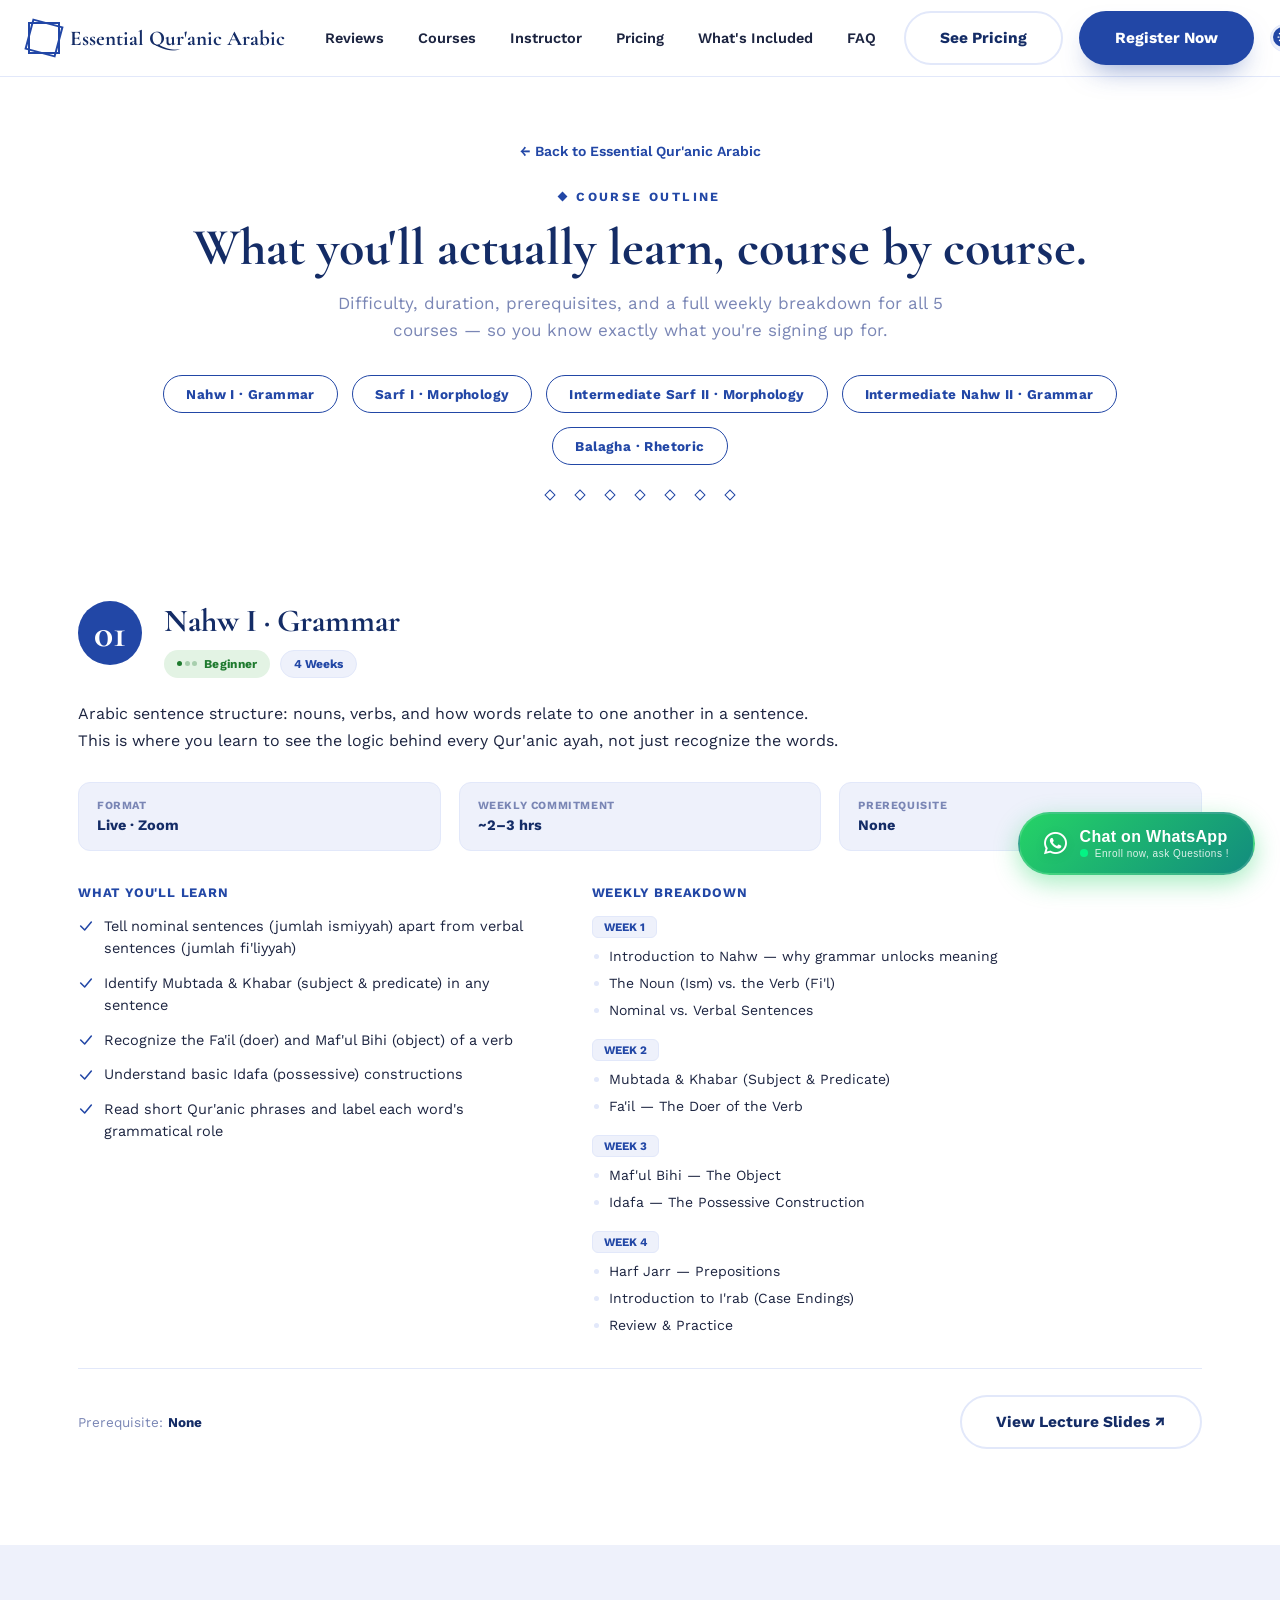
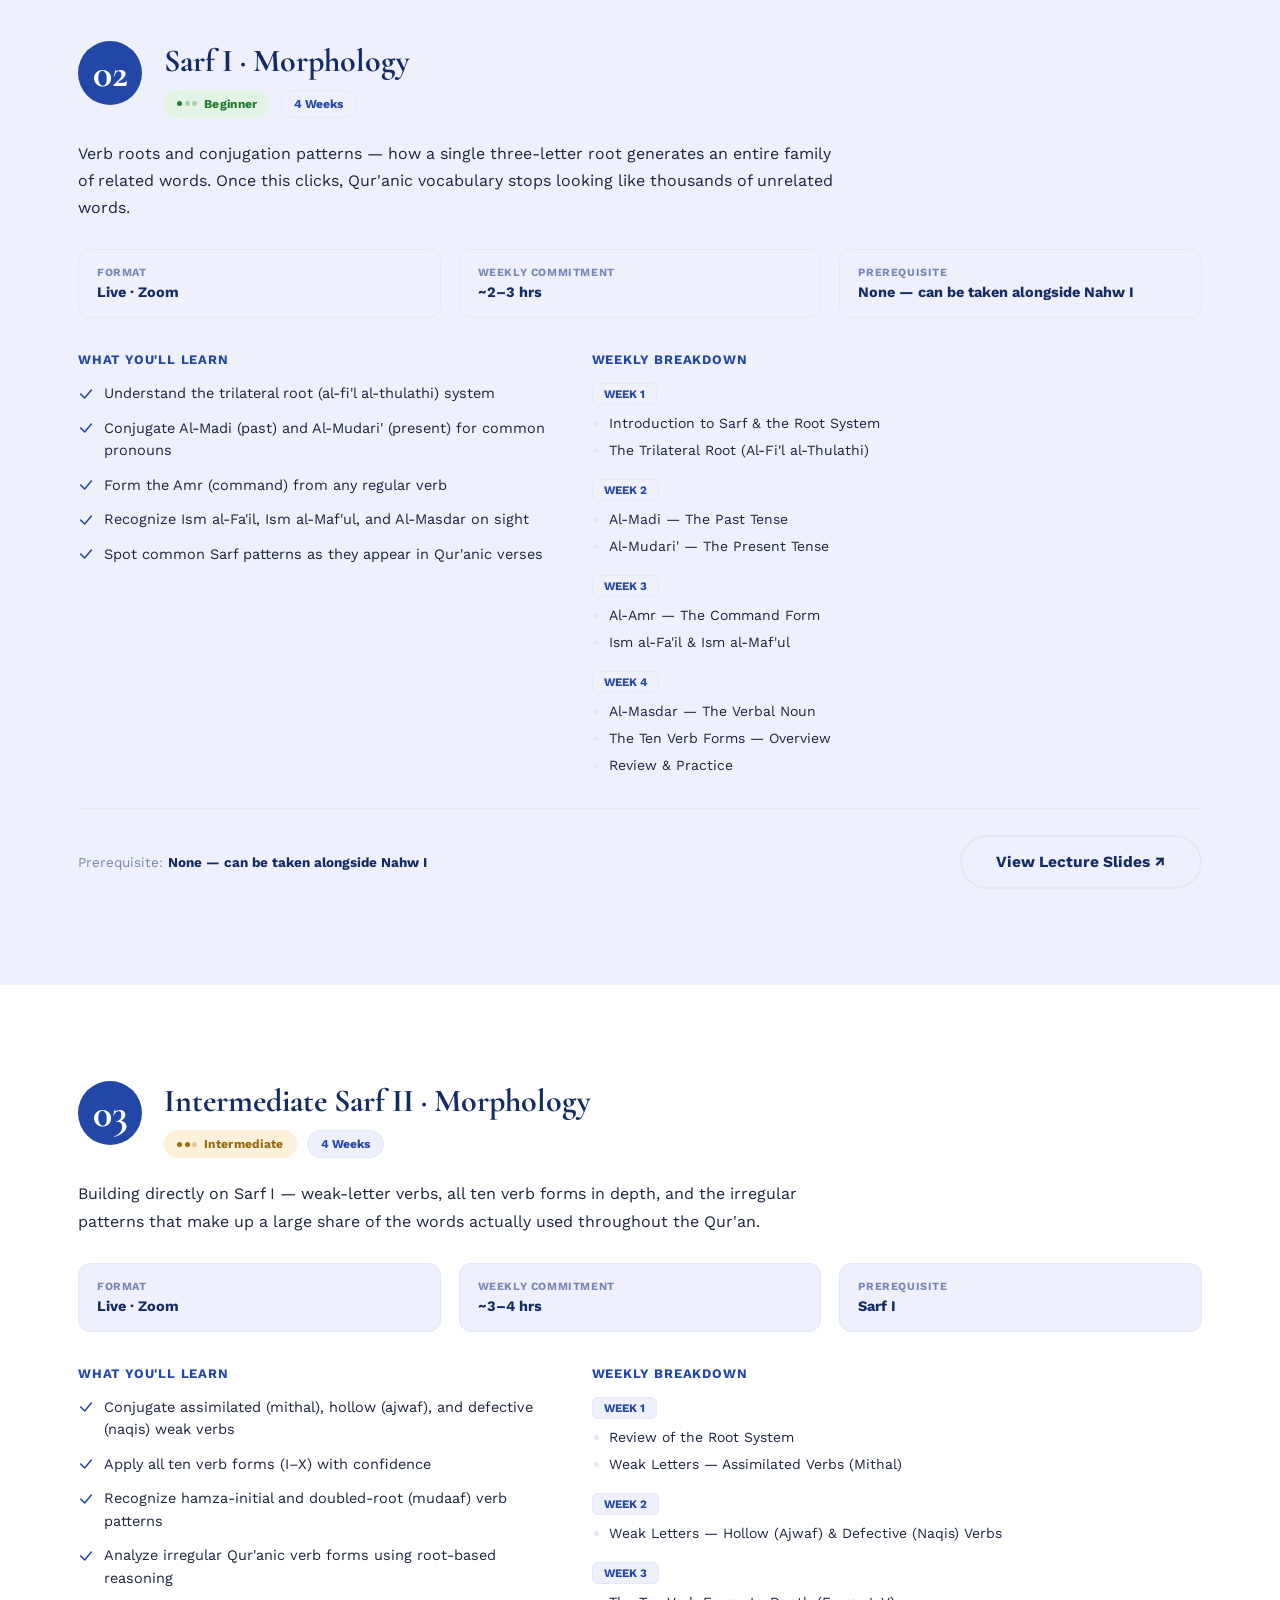
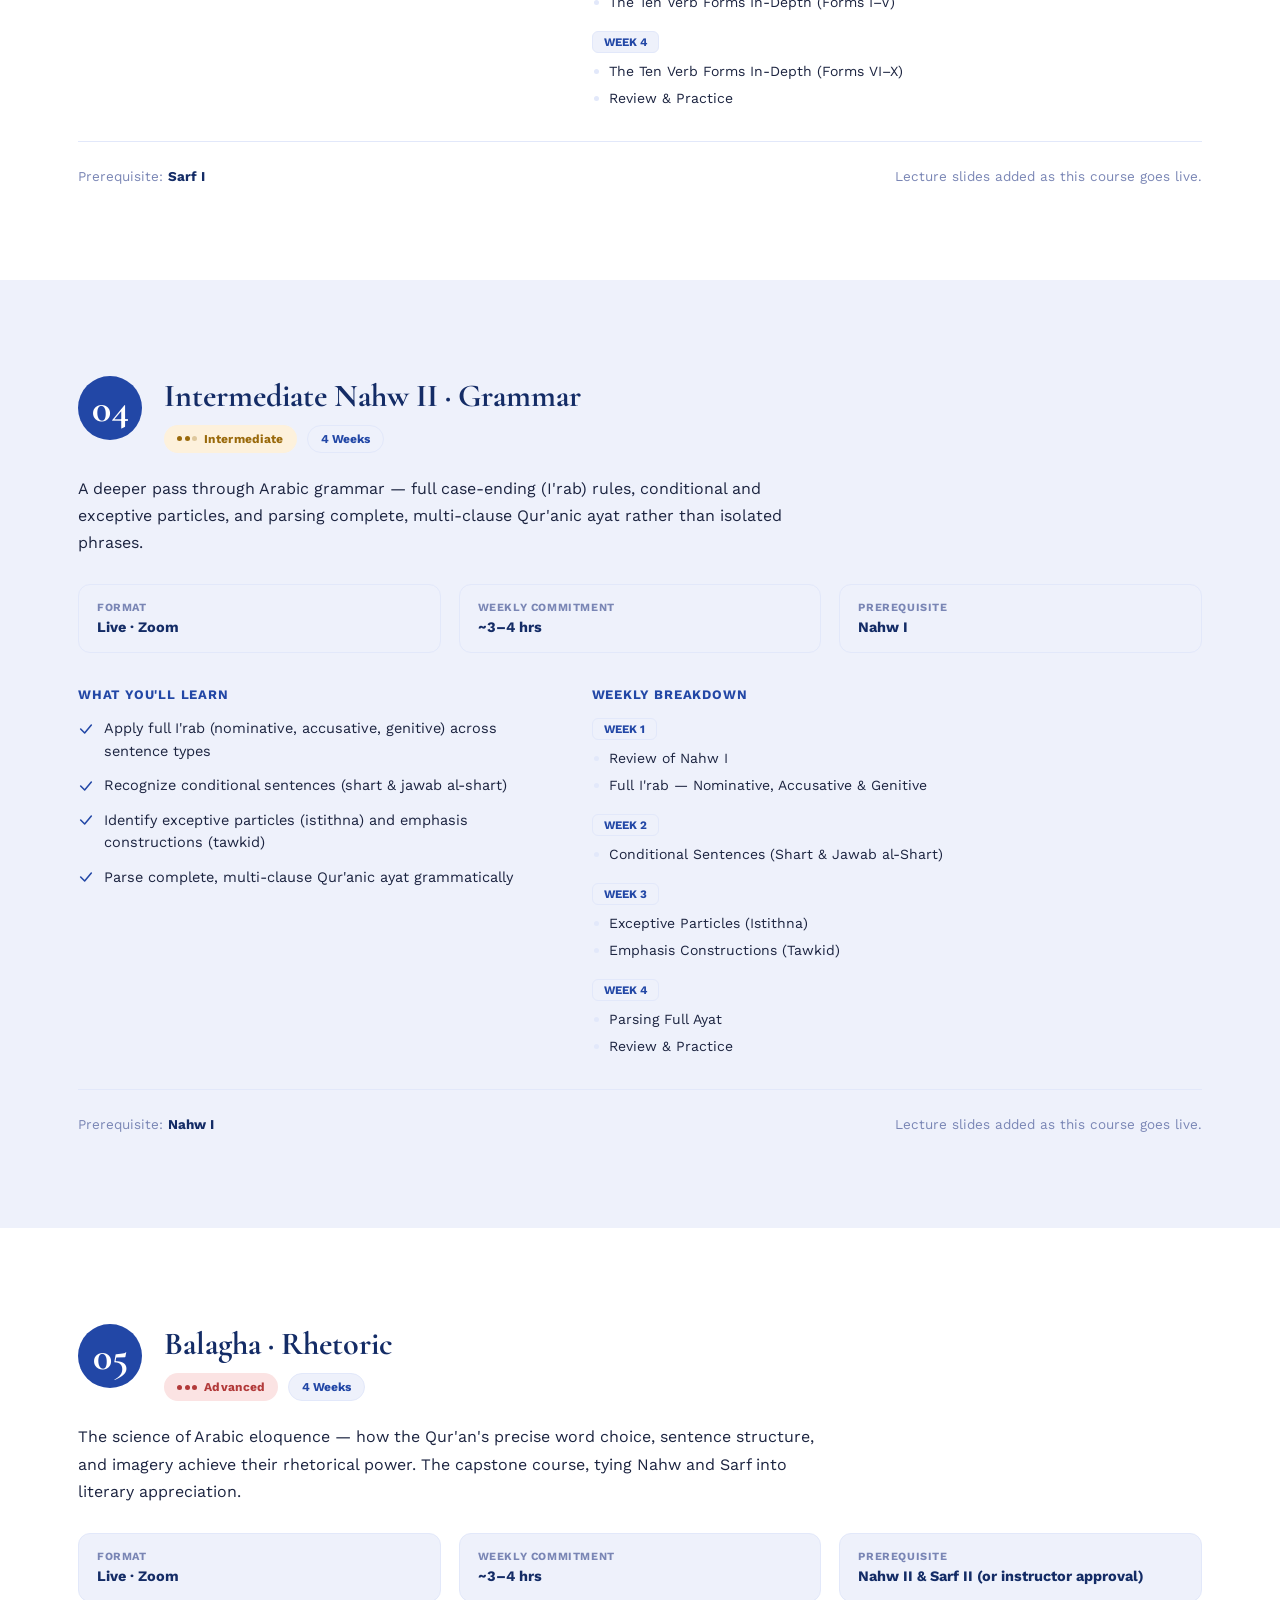
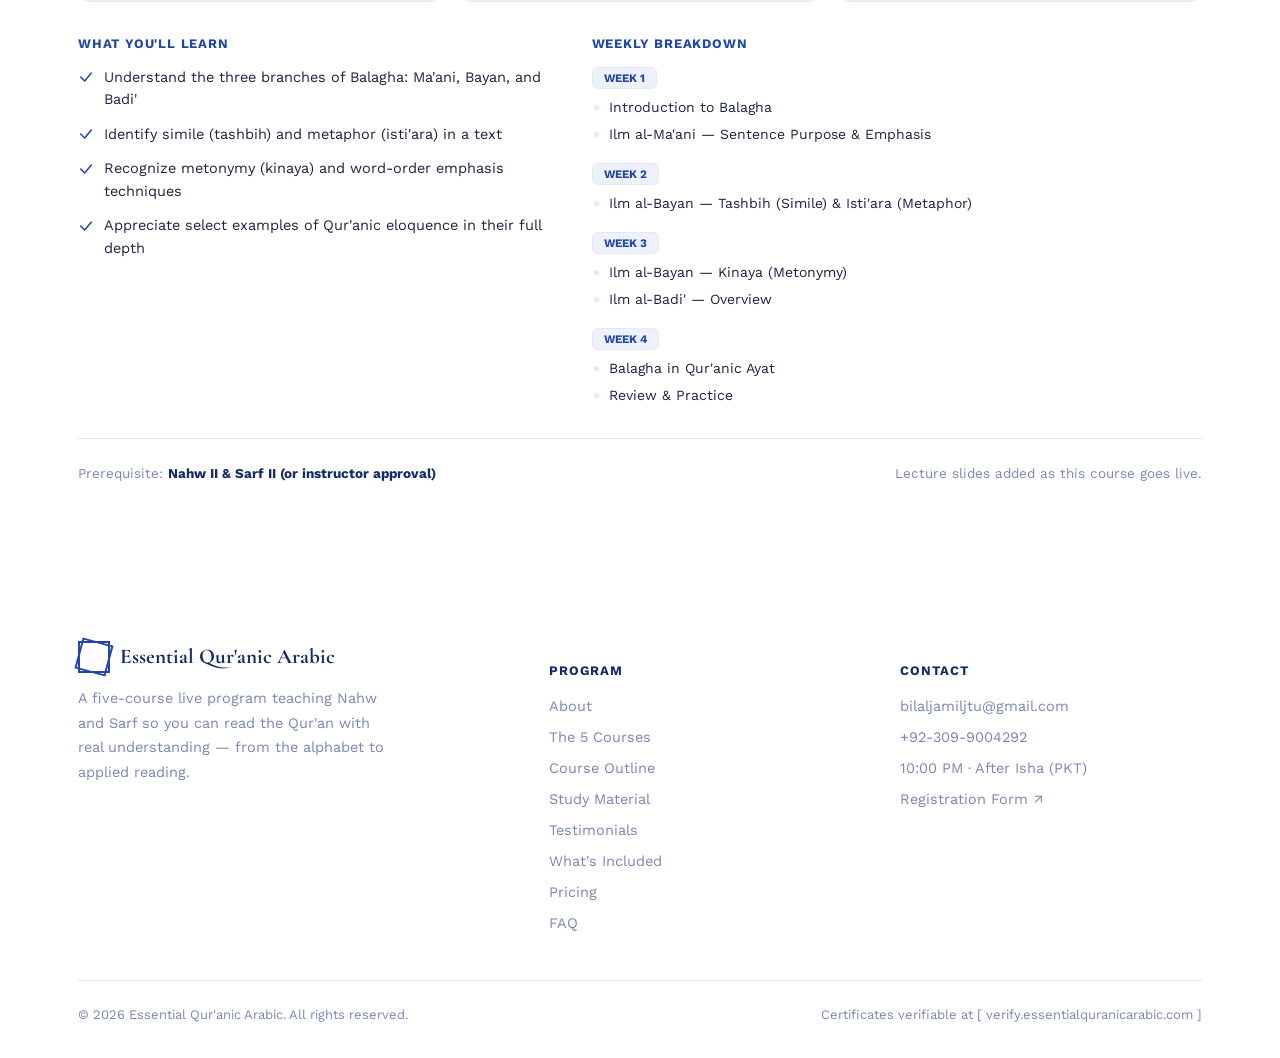
==== course-outline.html @ bcae7250 "adds" ====
<!doctype html>
<html lang="en">
<head>
<meta charset="UTF-8">
<meta name="viewport" content="width=device-width, initial-scale=1">
<title>Course Outline — Essential Qur'anic Arabic</title>
<link rel="icon" type="image/x-icon" href="favicon.ico">
<link rel="icon" type="image/png" sizes="16x16" href="favicon-16x16.png">
<link rel="icon" type="image/png" sizes="32x32" href="favicon-32x32.png">
<link rel="icon" type="image/png" sizes="48x48" href="favicon-48x48.png">
<link rel="apple-touch-icon" sizes="180x180" href="apple-touch-icon.png">
<link rel="icon" type="image/png" sizes="192x192" href="android-chrome-192x192.png">
<link rel="icon" type="image/png" sizes="512x512" href="android-chrome-512x512.png">
<meta name="description" content="Full course-by-course outline: difficulty, duration, prerequisites, learning objectives, and weekly breakdown for all 5 courses.">
<link rel="stylesheet" href="styles.css">
 <link rel="stylesheet" href="https://cdnjs.cloudflare.com/ajax/libs/font-awesome/6.5.0/css/all.min.css">
<style>
@import url('https://fonts.googleapis.com/css2?family=Cormorant+Garamond:ital,wght@0,500;0,600;0,700;1,500;1,600&family=Work+Sans:wght@400;500;600;700;800&family=Amiri:wght@700&display=swap');

:root{
  --blue:#2247A6;
  --blue-hover:#1B3688;
  --blue-deep:#142C66;
  --blue-tint:#EEF1FB;
  --blue-tint2:#E2E8FA;
  --ink:#1C2440;
  --muted:#7A86B5;
  --white:#FFFFFF;

  --bg:#FFFFFF;
  --bg-soft:#EEF1FB;
  --border:#E2E8FA;
  --card:#FFFFFF;
  --heading:#142C66;
  --watermark:#EEF1FB;
  --nav-bg:rgba(255,255,255,.88);
  --texture:rgba(34,71,166,.05);

  --serif:'Cormorant Garamond', serif;
  --sans:'Work Sans', sans-serif;
  --arabic:'Amiri', serif;
  --maxw:1180px;
}

:root[data-theme="dark"]{
  --blue:#5B82E0;
  --blue-hover:#7398EA;
  --ink:#D7D9E3;
  --muted:#8B90A3;

  --bg:#16181F;
  --bg-soft:#1C1F29;
  --border:#2C303C;
  --card:#1C1F29;
  --heading:#F4F6FB;
  --watermark:rgba(255,255,255,.03);
  --nav-bg:rgba(20,22,28,.85);
  --texture:rgba(91,130,224,.08);
}

*, *::before, *::after{ box-sizing:border-box; }
html{ scroll-behavior:smooth; }
body{
  margin:0;
  font-family:var(--sans);
  color:var(--ink);
  background:var(--bg);
  -webkit-font-smoothing:antialiased;
  transition:background-color .35s ease, color .35s ease;
}
img,svg{ display:block; max-width:100%; }
a{ color:inherit; text-decoration:none; }
ul{ list-style:none; margin:0; padding:0; }
h1,h2,h3,h4{ font-family:var(--serif); font-weight:700; color:var(--heading); margin:0; }
p{ margin:0; }
.wrap{ max-width:var(--maxw); margin:0 auto; padding:0 28px; }
:focus-visible{ outline:2.5px solid var(--blue); outline-offset:3px; }

@media (prefers-reduced-motion: reduce){
  *{ animation-duration:0.01ms !important; animation-iteration-count:1 !important; transition-duration:0.01ms !important; scroll-behavior:auto !important; }
}

/* ---------- reveal-on-scroll ---------- */
.reveal{ opacity:0; transform:translateY(22px); transition:opacity .7s ease, transform .7s ease; }
.reveal.in{ opacity:1; transform:none; }

/* ---------- eyebrow / section labels ---------- */
.eyebrow{
  display:inline-flex; align-items:center; gap:10px;
  font-family:var(--sans); font-weight:700; font-size:12.5px;
  letter-spacing:2.4px; text-transform:uppercase; color:var(--blue);
}
.eyebrow::before{ content:''; width:7px; height:7px; background:var(--blue); transform:rotate(45deg); flex:0 0 auto; }

/* ---------- diamond divider chain (brand motif) ---------- */
.chain{ display:flex; justify-content:center; gap:22px; padding:6px 0; opacity:.55; }
.chain span{ width:8px; height:8px; border:1.4px solid var(--blue); transform:rotate(45deg); flex:0 0 auto; }

/* ---------- buttons ---------- */
.btn{
  display:inline-flex; align-items:center; justify-content:center; gap:8px;
  font-family:var(--sans); font-weight:700; font-size:15.5px;
  padding:16px 34px; border-radius:999px; cursor:pointer;
  border:2px solid transparent; transition:transform .18s ease, box-shadow .18s ease, background .18s ease, color .18s ease;
  white-space:nowrap;
}
.btn-primary{ background:var(--blue); color:var(--white); box-shadow:0 14px 28px -12px rgba(34,71,166,.55); }
.btn-primary:hover{ background:var(--blue-hover); transform:translateY(-2px); box-shadow:0 18px 34px -12px rgba(34,71,166,.65); }
.btn-ghost{ background:transparent; color:var(--heading); border-color:var(--border); }
.btn-ghost:hover{ border-color:var(--blue); background:var(--bg-soft); }
.btn-light{ background:var(--white); color:var(--blue); }
.btn-light:hover{ transform:translateY(-2px); box-shadow:0 14px 28px -12px rgba(0,0,0,.25); }

/* ---------- Kaaba icon (brand mark) ---------- */
.brand-mark{ width:32px; height:32px; position:relative; flex:0 0 auto; }
.brand-mark .sq{ position:absolute; inset:0; border:2px solid var(--blue); }
.brand-mark .sq.r{ transform:rotate(105deg); }

/* ---------- theme toggle ---------- */
.theme-toggle{
  position:relative; width:52px; height:28px; border-radius:999px; flex:0 0 auto;
  background:var(--bg-soft); border:1.5px solid var(--border); cursor:pointer; padding:0;
}
.theme-toggle .knob{
  position:absolute; top:2px; left:2px; width:20px; height:20px; border-radius:50%;
  background:var(--blue); transition:transform .25s ease, background .25s ease;
  display:flex; align-items:center; justify-content:center;
}
.theme-toggle .knob svg{ width:12px; height:12px; color:var(--white); }
:root[data-theme="dark"] .theme-toggle .knob{ transform:translateX(24px); }
.theme-toggle .icon-moon{ display:none; }
:root[data-theme="dark"] .theme-toggle .icon-sun{ display:none; }
:root[data-theme="dark"] .theme-toggle .icon-moon{ display:block; }

/* ================= NAV ================= */
.nav{
  position:sticky; top:0; z-index:100;
  background:var(--nav-bg); backdrop-filter:blur(10px);
  border-bottom:1px solid var(--border);
  transition:background-color .35s ease, border-color .35s ease;
}
.nav-inner{ display:flex; align-items:center; justify-content:space-between; gap:28px; height:76px; }
.brand{ display:flex; align-items:center; gap:10px; font-family:var(--serif); font-weight:700; font-size:21px; color:var(--heading); white-space:nowrap; flex:0 0 auto; }
.nav-links{ display:flex; align-items:center; gap:34px; margin-left:12px; }
.nav-links a{ font-weight:600; font-size:14.5px; color:var(--ink); position:relative; padding:4px 0; white-space:nowrap; flex:0 0 auto; }
.nav-links a::after{ content:''; position:absolute; left:0; right:100%; bottom:-2px; height:2px; background:var(--blue); transition:right .22s ease; }
.nav-links a:hover::after{ right:0; }
.nav-cta{ display:flex; align-items:center; gap:16px; }
.nav .wrap{ max-width:1320px; }
.nav-toggle{ display:none; }
.mobile-menu{ display:none; }

@media (max-width: 1120px){
  .nav-links{ display:none; }
  .nav-cta .btn-ghost{ display:none; }
  .nav-cta .btn-primary{ display:none; }
  .brand{ font-size:17px; }
  .brand-mark{ width:24px; height:24px; }
  .nav-toggle{
    display:flex; flex-direction:column; gap:5px; background:none; border:none; cursor:pointer; padding:8px;
  }
  .nav-toggle span{ width:22px; height:2px; background:var(--heading); }
  .mobile-menu{
    flex-direction:column; gap:2px; padding:10px 0 22px;
    border-top:1px solid var(--border);
  }
  .mobile-menu.open{ display:flex; }
  .mobile-menu a{ padding:12px 4px; font-weight:600; font-size:15px; border-bottom:1px solid var(--border); color:var(--ink); }
  .mobile-menu .btn{ margin-top:12px; width:100%; }
}

@media (max-width: 480px){
  .medallion-wrap{ height:250px; }
  .medallion{ width:220px; height:220px; }
  .nav-inner{ height:64px; }
}

/* ================= HERO ================= */
.hero{ position:relative; overflow:hidden; padding:88px 0 100px; }
.hero-bg{
  position:absolute; inset:0; z-index:-2;
  background:
    radial-gradient(ellipse 780px 620px at 84% 30%, var(--bg-soft) 0%, var(--bg) 62%),
    linear-gradient(180deg, var(--bg) 0%, var(--bg) 100%);
  transition:background-color .35s ease;
}
.hero-texture{
  position:absolute; inset:0; z-index:-1; opacity:.5;
  background-image:
    repeating-linear-gradient(45deg, var(--texture) 0 2px, transparent 2px 120px),
    repeating-linear-gradient(-45deg, var(--texture) 0 2px, transparent 2px 120px);
}
.hero-ar{
  position:absolute; top:2%; left:0; right:0; text-align:center; z-index:-1;
  font-family:var(--arabic); font-weight:700; font-size:min(24vw,300px);
  color:var(--watermark); user-select:none; pointer-events:none; line-height:1;
}
.hero-grid{ display:grid; grid-template-columns:1.05fr .95fr; gap:50px; align-items:center; }
.hero-pill{
  display:inline-flex; align-items:center; gap:10px; padding:9px 20px;
  border:1.5px solid var(--blue); border-radius:999px; background:rgba(34,71,166,.04);
  font-weight:600; font-size:13px; letter-spacing:1px; color:var(--blue); text-transform:uppercase;
}
.hero h1{ font-size:clamp(40px,5.6vw,68px); line-height:1.04; margin:22px 0 18px; letter-spacing:.2px; }
.hero h1 em{ font-style:italic; color:var(--blue); }
.hero-sub{ font-size:19px; line-height:1.6; color:var(--ink); max-width:520px; margin-bottom:32px; }
.hero-actions{ display:flex; gap:16px; flex-wrap:wrap; margin-bottom:40px; }
.hero-stats{ display:flex; gap:30px; flex-wrap:wrap; }
.hero-stats div{ display:flex; flex-direction:column; gap:2px; }
.hero-stats strong{ font-family:var(--serif); font-size:26px; color:var(--heading); }
.hero-stats span{ font-size:12.5px; color:var(--muted); font-weight:600; letter-spacing:.6px; text-transform:uppercase; }

/* ---- hero medallion (signature element) ---- */
.medallion-wrap{ position:relative; display:flex; align-items:center; justify-content:center; height:440px; }
.medallion{ position:relative; width:400px; height:400px; }
.med-glow{ position:absolute; inset:-70px; border-radius:50%; background:radial-gradient(circle, rgba(34,71,166,.14) 0%, rgba(34,71,166,0) 70%); }
.med-ring-outer{ position:absolute; inset:0; border-radius:50%; border:2.5px solid var(--blue); animation:spin 60s linear infinite; }
.med-ring-outer::before, .med-ring-outer::after{
  content:''; position:absolute; width:9px; height:9px; background:var(--blue); transform:translate(-50%,-50%) rotate(45deg);
}
.med-ring-outer::before{ top:0; left:50%; }
.med-ring-outer::after{ top:50%; left:100%; }
.med-ring-inner{ position:absolute; inset:26px; border-radius:50%; border:1.5px solid var(--border); }
.med-star{  position:absolute; inset:18px; }
.med-star .sq{ transform:rotate(60deg); position:absolute; inset:0; background:var(--blue); clip-path:polygon(50% 0%,100% 50%,50% 100%,0% 50%); }
.med-star .sq.r2{ transform:rotate(45deg); background-color: #1B3688; }
.med-badge{
  position:absolute; inset:0; z-index:2; display:flex; flex-direction:column; align-items:center; justify-content:center;
  text-align:center; padding:0 70px; pointer-events:none;
}
.med-badge-num{ font-family:var(--serif); font-weight:700; font-size:27px; color:#FFFFFF; line-height:1.18; }
.med-badge-sub{ font-family:var(--sans); font-weight:600; font-size:11.5px; letter-spacing:.6px; color:rgba(255,255,255,.82); margin-top:9px; text-transform:uppercase; }
.med-core{
  position:absolute; inset:64px; border-radius:50%; background:var(--blue-deep);
  border:3px solid var(--white); box-shadow:0 20px 45px -15px rgba(20,44,102,.5); overflow:hidden;
}
.crescent-outer{ position:absolute; width:40%; height:40%; border-radius:50%; background:var(--white); top:12.5%; left:49%; }
.crescent-cut{ position:absolute; width:40%; height:40%; border-radius:50%; background:var(--blue-deep); top:11%; left:59%; }
.med-book{ position:absolute; bottom:15%; left:50%; transform:translateX(-50%); width:65%; height:24%; }
.med-book .page{ position:absolute; top:0; width:50%; height:100%; background:var(--white); }
.med-book .page.left{ left:0; clip-path:polygon(100% 0%,100% 100%,8% 100%,0% 16%); }
.med-book .page.right{ right:0; background:var(--blue-tint2); clip-path:polygon(0% 0%,0% 100%,92% 100%,100% 16%); }
.med-book .spine{ position:absolute; left:50%; top:0; width:2px; height:100%; background:var(--blue-deep); transform:translateX(-50%); }
.med-book .ln{ position:absolute; height:1.6px; background:var(--blue); opacity:.5; }
@keyframes spin{ to{ transform:rotate(360deg); } }
.sparkle{ position:absolute; background:var(--blue); opacity:.5; clip-path:polygon(50% 0%,61% 39%,100% 50%,61% 61%,50% 100%,39% 61%,0% 50%,39% 39%); }

@media (max-width: 980px){
  .hero-grid{ grid-template-columns:1fr; }
  .medallion-wrap{ height:320px; order:-1; }
  .medallion{ width:280px; height:280px; }
  .med-book .ln{ display:none; }
  .med-badge{ padding:0 44px; }
  .med-badge-num{ font-size:19px; }
  .med-badge-sub{ font-size:9.5px; letter-spacing:.4px; }
  .hero{ padding:56px 0 70px; }
}

/* ================= SECTION SHELL ================= */
section{ padding:96px 0; scroll-margin-top:90px; }
.section-head{ max-width:640px; margin-bottom:56px; }
.section-head h2{ font-size:clamp(30px,3.6vw,44px); line-height:1.12; margin:16px 0 14px; }
.section-head p{ font-size:17px; line-height:1.65; color:var(--muted); }
.section-tint{ background:var(--bg-soft); transition:background-color .35s ease; }

/* ================= ABOUT / WHY ================= */
.about-grid{ display:grid; grid-template-columns:.9fr 1.1fr; gap:64px; align-items:start; }
.about-copy h3{ font-size:28px; margin-bottom:16px; }
.about-copy p{ color:var(--ink); font-size:16.5px; line-height:1.75; margin-bottom:16px; }
.feature-list{ display:grid; gap:22px; }
.feature{ display:flex; gap:18px; }
.feature-icon{
  flex:0 0 auto; width:46px; height:46px; border-radius:50%;
  background:var(--bg-soft); display:flex; align-items:center; justify-content:center;
}
.feature-icon svg{ width:22px; height:22px; }
.feature h4{ font-family:var(--sans); font-size:16.5px; font-weight:700; color:var(--heading); margin-bottom:4px; }
.feature p{ font-size:14.5px; color:var(--muted); line-height:1.6; }

@media (max-width:900px){ .about-grid{ grid-template-columns:1fr; gap:40px; } }

/* ================= COURSES ================= */
.course-list{ display:flex; flex-direction:column; border-top:1px solid var(--border); }
.course{
  display:grid; grid-template-columns:90px 1fr auto; gap:26px; align-items:start;
  padding:34px 0; border-bottom:1px solid var(--border);
}
.course-num{ font-family:var(--serif); font-weight:700; font-size:44px; color:var(--border); line-height:1; }
.course-body h3{ font-size:24px; margin-bottom:8px; }
.course-body p{ color:var(--ink); font-size:15.5px; line-height:1.65; max-width:640px; margin-bottom:14px; }
.tag-row{ display:flex; flex-wrap:wrap; gap:8px; margin-bottom:12px; }
.tag{ font-size:12px; font-weight:600; color:var(--blue); background:var(--bg-soft); border:1px solid var(--border); padding:5px 12px; border-radius:999px; }
.course-outline-link{ font-size:13.5px; font-weight:700; color:var(--blue); }
.course-outline-link:hover{ text-decoration:underline; }
.course-dur{ font-weight:700; font-size:13px; color:var(--blue); background:var(--card); border:1.5px solid var(--blue); padding:8px 16px; border-radius:999px; white-space:nowrap; height:fit-content; }
@media (max-width:700px){
  .course{ grid-template-columns:56px 1fr; }
  .course-num{ font-size:32px; }
  .course-dur{ grid-column:2; margin-top:8px; }
}
.course-note{
  margin-top:34px; text-align:center; padding:22px; border-radius:14px;
  background:var(--bg-soft); font-size:15px; color:var(--heading); font-weight:600;
}
.course-cta{ text-align:center; margin-top:24px; }

/* ================= STUDY MATERIAL (teaser) ================= */
.study-grid{ display:grid; grid-template-columns:1fr 1fr; gap:28px; }
.study-card{
  padding:34px 32px; border-radius:18px; background:var(--card); border:1px solid var(--border);
  display:flex; flex-direction:column; transition:transform .2s ease, box-shadow .2s ease, background-color .35s ease;
}
.study-card:hover{ transform:translateY(-4px); box-shadow:0 24px 44px -24px rgba(20,44,102,.28); }
.study-card-top{ display:flex; align-items:center; justify-content:space-between; margin-bottom:14px; }
.study-tag{ font-size:12px; font-weight:700; letter-spacing:1px; text-transform:uppercase; color:var(--blue); }
.study-count{ font-size:12px; font-weight:700; color:var(--blue); background:var(--bg-soft); border:1px solid var(--border); padding:5px 12px; border-radius:999px; }
.study-card h3{ font-size:26px; margin-bottom:10px; }
.study-card p{ color:var(--ink); font-size:15px; line-height:1.65; margin-bottom:24px; flex:1; }
.study-card .btn{ align-self:flex-start; }
@media (max-width:700px){ .study-grid{ grid-template-columns:1fr; } }

/* ================= INCLUDES ================= */
.includes-grid{ display:grid; grid-template-columns:repeat(3,1fr); gap:28px; }
.include-card{
  padding:32px 28px; border:1px solid var(--border); border-radius:16px; background:var(--card);
  transition:transform .2s ease, box-shadow .2s ease, border-color .2s ease, background-color .35s ease;
}
.include-card:hover{ transform:translateY(-4px); box-shadow:0 24px 44px -24px rgba(20,44,102,.28); border-color:var(--border); }
.include-card .feature-icon{ margin-bottom:18px; }
.include-card h4{ font-family:var(--sans); font-size:17px; font-weight:700; color:var(--heading); margin-bottom:8px; }
.include-card p{ font-size:14.5px; color:var(--muted); line-height:1.65; }
@media (max-width:900px){ .includes-grid{ grid-template-columns:1fr 1fr; } }
@media (max-width:560px){ .includes-grid{ grid-template-columns:1fr; } }

/* ================= INSTRUCTOR ================= */
.instructor{ display:grid; grid-template-columns:220px 1fr; gap:48px; align-items:center; }
.instructor-photo{
  width:220px; height:220px; border-radius:50%; background:var(--bg-soft);
  border:3px solid var(--card); box-shadow:0 20px 50px -20px rgba(20,44,102,.35);
  display:flex; align-items:center; justify-content:center; position:relative; flex:0 0 auto;
}
.instructor-photo svg{ width:96px; height:96px; color:var(--blue); }
.instructor-photo::after{
  content:''; position:absolute; inset:-3px; border-radius:50%; border:1.5px dashed var(--border);
}
.instructor h3{ font-size:30px; margin-bottom:6px; }
.instructor .role{ color:var(--blue); font-weight:600; font-size:14.5px; letter-spacing:.5px; text-transform:uppercase; margin-bottom:16px; display:block; }
.instructor p{ font-size:16px; line-height:1.75; color:var(--ink); margin-bottom:12px; }
@media (max-width:760px){ .instructor{ grid-template-columns:1fr; text-align:center; } .instructor-photo{ margin:0 auto; } }

/* ================= PRICING ================= */
.pricing-grid{ display:grid; grid-template-columns:1fr 1fr; gap:28px; }
.price-card{
  position:relative; padding:40px 36px; border-radius:20px; border:1.5px solid var(--border);
  display:flex; flex-direction:column; background:var(--card);
  transition:background-color .35s ease, border-color .35s ease;
}
.price-card.featured{ background:var(--blue-deep); border-color:var(--blue-deep); color:var(--white); }
.price-card.featured h3, .price-card.featured .price-amt{ color:var(--white); }
.price-badge{
  position:absolute; top:-14px; right:32px; background:var(--blue); color:var(--white);
  font-size:12px; font-weight:700; letter-spacing:1px; text-transform:uppercase;
  padding:7px 16px; border-radius:999px; box-shadow:0 10px 20px -8px rgba(34,71,166,.5);
}
.price-card h3{ font-size:22px; margin-bottom:6px; }
.price-card .price-desc{ color:var(--muted); font-size:14.5px; margin-bottom:24px; }
.price-card.featured .price-desc{ color:var(--blue-tint2); }
.price-amt{ font-family:var(--serif); font-size:46px; font-weight:700; color:var(--heading); margin-bottom:2px; }
.price-amt sup{ font-size:18px; font-weight:600; }
.price-per{ font-size:13px; color:var(--muted); margin-bottom:26px; }
.price-card.featured .price-per{ color:var(--blue-tint2); }
.price-list{ display:flex; flex-direction:column; gap:12px; margin-bottom:30px; flex:1; }
.price-list li{ display:flex; gap:10px; font-size:14.5px; align-items:flex-start; }
.price-list svg{ width:16px; height:16px; flex:0 0 auto; margin-top:3px; color:var(--blue); }
.price-card.featured .price-list svg{ color:var(--white); }
.pricing-note{ text-align:center; margin-top:26px; font-size:13.5px; color:var(--muted); }
@media (max-width:760px){ .pricing-grid{ grid-template-columns:1fr; } }

/* ================= FAQ ================= */
.faq-list{ max-width:820px; }
.faq-item{ border-bottom:1px solid var(--border); }
.faq-item summary{
  cursor:pointer; list-style:none; display:flex; align-items:center; justify-content:space-between; gap:20px;
  padding:24px 4px; font-family:var(--sans); font-weight:600; font-size:16.5px; color:var(--heading);
}
.faq-item summary::-webkit-details-marker{ display:none; }
.faq-plus{ position:relative; width:20px; height:20px; flex:0 0 auto; }
.faq-plus::before, .faq-plus::after{ content:''; position:absolute; background:var(--blue); border-radius:2px; }
.faq-plus::before{ width:100%; height:2px; top:50%; left:0; transform:translateY(-50%); }
.faq-plus::after{ width:2px; height:100%; left:50%; top:0; transform:translateX(-50%); transition:transform .25s ease; }
.faq-item[open] .faq-plus::after{ transform:translateX(-50%) rotate(90deg); }
.faq-item p{ padding:0 4px 26px; font-size:15px; line-height:1.7; color:var(--ink); max-width:680px; }

/* ================= FINAL CTA ================= */
.cta-band{ background:var(--blue-deep); color:var(--white); text-align:center; position:relative; overflow:hidden; }
.cta-band .hero-ar{ color:rgba(255,255,255,.05); }
.cta-band h2{ color:var(--white); font-size:clamp(30px,4vw,46px); margin-bottom:16px; }
.cta-band p{ color:var(--blue-tint2); font-size:17px; margin-bottom:34px; }
.cta-actions{ display:flex; gap:16px; justify-content:center; flex-wrap:wrap; margin-bottom:30px; }
.cta-meta{ font-size:13.5px; color:var(--blue-tint2); }

/* ================= FOOTER ================= */
footer{ padding:64px 0 36px; }
.footer-grid{ display:grid; grid-template-columns:1.4fr 1fr 1fr; gap:48px; margin-bottom:48px; }
.footer-brand .brand{ margin-bottom:14px; }
.footer-brand p{ color:var(--muted); font-size:14.5px; line-height:1.7; max-width:320px; }
.footer-col h5{ font-size:13px; font-weight:700; letter-spacing:1px; text-transform:uppercase; color:var(--heading); margin-bottom:18px; }
.footer-col ul{ display:flex; flex-direction:column; gap:12px; }
.footer-col a, .footer-col span{ font-size:14.5px; color:var(--muted); }
.footer-col a:hover{ color:var(--blue); }
.footer-bottom{ border-top:1px solid var(--border); padding-top:26px; display:flex; justify-content:space-between; flex-wrap:wrap; gap:12px; font-size:13px; color:var(--muted); }
@media (max-width:800px){ .footer-grid{ grid-template-columns:1fr 1fr; } .footer-brand{ grid-column:1/-1; } }

/* ================= SHARED SUB-PAGE HEADER ================= */
.page-header{ padding:64px 0 20px; text-align:center; }
.page-header h1{ font-size:clamp(34px,5vw,52px); line-height:1.08; margin:16px 0 14px; }
.page-header p{ font-size:17px; line-height:1.6; color:var(--muted); max-width:620px; margin:0 auto; }
.back-link{ display:inline-flex; align-items:center; gap:6px; font-weight:600; font-size:14px; color:var(--blue); margin-bottom:26px; }
.back-link:hover{ text-decoration:underline; }

.quicknav{ display:flex; justify-content:center; gap:14px; flex-wrap:wrap; margin-top:30px; }
.quicknav a{
  font-weight:700; font-size:13.5px; letter-spacing:.4px; color:var(--blue);
  border:1.5px solid var(--blue); border-radius:999px; padding:10px 22px;
}
.quicknav a:hover{ background:var(--bg-soft); }

/* ================= COURSE OUTLINE PAGE ================= */
.outline-course{ padding:64px 0; border-bottom:1px solid var(--border); }
.outline-course:last-child{ border-bottom:none; }

.outline-head{ display:flex; align-items:flex-start; gap:22px; margin-bottom:22px; flex-wrap:wrap; }
.outline-num{
  font-family:var(--serif); font-weight:700; font-size:40px; color:var(--card);
  background:var(--blue); width:64px; height:64px; border-radius:50%;
  display:flex; align-items:center; justify-content:center; flex:0 0 auto;
}
.outline-titlewrap{ flex:1; min-width:220px; }
.outline-titlewrap h2{ font-size:clamp(24px,3vw,32px); margin-bottom:10px; }
.outline-badges{ display:flex; gap:10px; flex-wrap:wrap; }

.diff-badge{
  display:inline-flex; align-items:center; gap:7px; font-size:12px; font-weight:700;
  padding:6px 13px; border-radius:999px; letter-spacing:.3px;
}
.diff-badge .dots{ display:flex; gap:2.5px; }
.diff-badge .dot{ width:5px; height:5px; border-radius:50%; background:currentColor; opacity:.3; }
.diff-badge .dot.on{ opacity:1; }
.diff-beginner{ background:#E3F3E4; color:#1E7A2E; }
.diff-intermediate{ background:#FDF1DC; color:#9A6A0C; }
.diff-advanced{ background:#FBE3E3; color:#B23A3A; }
:root[data-theme="dark"] .diff-beginner{ background:rgba(46,140,66,.18); color:#7FD293; }
:root[data-theme="dark"] .diff-intermediate{ background:rgba(184,132,20,.2); color:#F0C56B; }
:root[data-theme="dark"] .diff-advanced{ background:rgba(178,58,58,.2); color:#F09393; }

.dur-badge{
  font-size:12px; font-weight:700; color:var(--blue); background:var(--bg-soft);
  border:1px solid var(--border); padding:6px 13px; border-radius:999px;
}

.outline-desc{ font-size:16px; line-height:1.7; color:var(--ink); max-width:760px; margin-bottom:28px; }

.outline-meta{ display:grid; grid-template-columns:repeat(3,1fr); gap:18px; margin-bottom:34px; }
.meta-item{ padding:16px 18px; border-radius:12px; background:var(--bg-soft); border:1px solid var(--border); }
.meta-item .meta-label{ font-size:11px; font-weight:700; letter-spacing:.6px; text-transform:uppercase; color:var(--muted); margin-bottom:5px; }
.meta-item .meta-value{ font-size:14.5px; font-weight:700; color:var(--heading); }

.outline-columns{ display:grid; grid-template-columns:1fr 1.3fr; gap:44px; }
.outline-col h4{ font-family:var(--sans); font-size:13px; font-weight:700; letter-spacing:.8px; text-transform:uppercase; color:var(--blue); margin-bottom:16px; }

.objective-list{ display:flex; flex-direction:column; gap:12px; }
.objective-list li{ display:flex; gap:10px; font-size:14.5px; line-height:1.55; color:var(--ink); }
.objective-list svg{ width:16px; height:16px; flex:0 0 auto; margin-top:2.5px; color:var(--blue); }

.week-block{ margin-bottom:18px; }
.week-block:last-child{ margin-bottom:0; }
.week-block .week-label{
  display:inline-block; font-size:11.5px; font-weight:700; color:var(--blue);
  background:var(--bg-soft); border:1px solid var(--border); padding:3px 11px; border-radius:6px; margin-bottom:8px;
}
.week-block ul{ display:flex; flex-direction:column; gap:6px; padding-left:2px; }
.week-block li{ font-size:14px; line-height:1.5; color:var(--ink); position:relative; padding-left:15px; }
.week-block li::before{ content:''; position:absolute; left:0; top:8px; width:5px; height:5px; border-radius:50%; background:var(--border); }

.outline-footer-row{ display:flex; align-items:center; justify-content:space-between; flex-wrap:wrap; gap:14px; margin-top:32px; padding-top:26px; border-top:1px solid var(--border); }
.outline-footer-row .prereq-note{ font-size:13.5px; color:var(--muted); }
.outline-footer-row .prereq-note strong{ color:var(--heading); }

@media (max-width:900px){
  .outline-columns{ grid-template-columns:1fr; gap:30px; }
  .outline-meta{ grid-template-columns:1fr 1fr; }
}
@media (max-width:560px){
  .outline-meta{ grid-template-columns:1fr; }
  .outline-num{ width:52px; height:52px; font-size:30px; }
}

</style>
</head>
<body>

<!-- ================= NAV ================= -->
<nav class="nav">
  <div class="wrap nav-inner">
    <a href="index.html" class="brand"><span class="brand-mark"><span class="sq"></span><span class="sq r"></span></span>Essential Qur'anic Arabic</a>
    <div class="nav-links">
      <a href="index.html#testimonials">Reviews</a>
      <a href="index.html#courses">Courses</a>
      <!-- <a href="study-material.html" class="red2" >Study Material</a> -->
      <a href="index.html#instructor">Instructor</a>
      <a href="index.html#pricing">Pricing</a>
      <a href="index.html#includes">What's Included</a>
      <a href="index.html#faq">FAQ</a>
    </div>
    <div class="nav-cta">
      <a href="index.html#pricing" class="btn btn-ghost">See Pricing</a>
      <a href="https://forms.gle/2UCA8MqqVZhwpC8a7" target="_blank" rel="noopener" class="btn btn-primary">Register Now</a>
      <button class="theme-toggle" id="themeToggle" aria-label="Toggle dark mode">
        <span class="knob">
          <svg class="icon-sun" viewBox="0 0 24 24" fill="none" stroke="currentColor" stroke-width="2.5" stroke-linecap="round"><circle cx="12" cy="12" r="4"/><path d="M12 2v2M12 20v2M4.9 4.9l1.4 1.4M17.7 17.7l1.4 1.4M2 12h2M20 12h2M4.9 19.1l1.4-1.4M17.7 6.3l1.4-1.4"/></svg>
          <svg class="icon-moon" viewBox="0 0 24 24" fill="none" stroke="currentColor" stroke-width="2.5" stroke-linecap="round" stroke-linejoin="round"><path d="M21 12.79A9 9 0 1 1 11.21 3 7 7 0 0 0 21 12.79z"/></svg>
        </span>
      </button>
      <button class="nav-toggle" id="navToggle" aria-label="Open menu" aria-expanded="false" aria-controls="mobileMenu"><span></span><span></span><span></span></button>
    </div>
  </div>
  <div class="wrap mobile-menu" id="mobileMenu">
          <a href="index.html#testimonials">Reviews</a>
      <a href="index.html#courses">Courses</a>
      <!-- <a href="study-material.html" class="red2" >Study Material</a> -->
      <a href="index.html#instructor">Instructor</a>
      <a href="index.html#pricing">Pricing</a>
      <a href="index.html#includes">What's Included</a>
      <a href="index.html#faq">FAQ</a>
    <a href="https://forms.gle/2UCA8MqqVZhwpC8a7" target="_blank" rel="noopener" class="btn btn-primary">Register Now</a>
  </div>
</nav>


<!-- ================= PAGE HEADER ================= -->
<header class="page-header">
  <div class="wrap">
    <div><a href="index.html" class="back-link">&larr; Back to Essential Qur'anic Arabic</a></div>
    <span class="eyebrow" style="justify-content:center;">Course Outline</span>
    <h1>What you'll actually learn, course by course.</h1>
    <p>Difficulty, duration, prerequisites, and a full weekly breakdown for all 5 courses &mdash; so you know exactly what you're signing up for.</p>
    <div class="quicknav">
      <a href="#c01">Nahw I · Grammar</a>
      <a href="#c02">Sarf I · Morphology</a>
      <a href="#c03">Intermediate Sarf II · Morphology</a>
      <a href="#c04">Intermediate Nahw II · Grammar</a>
      <a href="#c05">Balagha · Rhetoric</a>
    </div>
  </div>
</header>

<div class="chain reveal">
  <span></span><span></span><span></span><span></span><span></span><span></span><span></span>
</div>

<section id="c01">
  <div class="wrap">
    <div class="outline-course reveal" style="border-bottom:none; padding:0;">
      <div class="outline-head">
        <span class="outline-num">01</span>
        <div class="outline-titlewrap">
          <h2>Nahw I &middot; Grammar</h2>
          <div class="outline-badges">
            <span class="diff-badge diff-beginner"><span class="dots"><span class="dot on"></span><span class="dot"></span><span class="dot"></span></span>Beginner</span>
            <span class="dur-badge">4 Weeks</span>
          </div>
        </div>
      </div>

      <p class="outline-desc">Arabic sentence structure: nouns, verbs, and how words relate to one another in a sentence. This is where you learn to see the logic behind every Qur'anic ayah, not just recognize the words.</p>

      <div class="outline-meta">
        <div class="meta-item"><div class="meta-label">Format</div><div class="meta-value">Live &middot; Zoom</div></div>
        <div class="meta-item"><div class="meta-label">Weekly Commitment</div><div class="meta-value">~2–3 hrs</div></div>
        <div class="meta-item"><div class="meta-label">Prerequisite</div><div class="meta-value">None</div></div>
      </div>

      <div class="outline-columns">
        <div class="outline-col">
          <h4>What You'll Learn</h4>
          <ul class="objective-list">
          <li><svg viewBox="0 0 24 24" fill="none" stroke="currentColor" stroke-width="2.3" stroke-linecap="round" stroke-linejoin="round"><polyline points="4 12 10 18 20 6"/></svg>Tell nominal sentences (jumlah ismiyyah) apart from verbal sentences (jumlah fi'liyyah)</li>
          <li><svg viewBox="0 0 24 24" fill="none" stroke="currentColor" stroke-width="2.3" stroke-linecap="round" stroke-linejoin="round"><polyline points="4 12 10 18 20 6"/></svg>Identify Mubtada &amp; Khabar (subject &amp; predicate) in any sentence</li>
          <li><svg viewBox="0 0 24 24" fill="none" stroke="currentColor" stroke-width="2.3" stroke-linecap="round" stroke-linejoin="round"><polyline points="4 12 10 18 20 6"/></svg>Recognize the Fa'il (doer) and Maf'ul Bihi (object) of a verb</li>
          <li><svg viewBox="0 0 24 24" fill="none" stroke="currentColor" stroke-width="2.3" stroke-linecap="round" stroke-linejoin="round"><polyline points="4 12 10 18 20 6"/></svg>Understand basic Idafa (possessive) constructions</li>
          <li><svg viewBox="0 0 24 24" fill="none" stroke="currentColor" stroke-width="2.3" stroke-linecap="round" stroke-linejoin="round"><polyline points="4 12 10 18 20 6"/></svg>Read short Qur'anic phrases and label each word's grammatical role</li>
          </ul>
        </div>
        <div class="outline-col">
          <h4>Weekly Breakdown</h4>
        <div class="week-block">
          <span class="week-label">WEEK 1</span>
          <ul>
            <li>Introduction to Nahw &mdash; why grammar unlocks meaning</li>
            <li>The Noun (Ism) vs. the Verb (Fi'l)</li>
            <li>Nominal vs. Verbal Sentences</li>
          </ul>
        </div>
        <div class="week-block">
          <span class="week-label">WEEK 2</span>
          <ul>
            <li>Mubtada &amp; Khabar (Subject &amp; Predicate)</li>
            <li>Fa'il &mdash; The Doer of the Verb</li>
          </ul>
        </div>
        <div class="week-block">
          <span class="week-label">WEEK 3</span>
          <ul>
            <li>Maf'ul Bihi &mdash; The Object</li>
            <li>Idafa &mdash; The Possessive Construction</li>
          </ul>
        </div>
        <div class="week-block">
          <span class="week-label">WEEK 4</span>
          <ul>
            <li>Harf Jarr &mdash; Prepositions</li>
            <li>Introduction to I'rab (Case Endings)</li>
            <li>Review &amp; Practice</li>
          </ul>
        </div>
        </div>
      </div>

      <div class="outline-footer-row">
        <p class="prereq-note">Prerequisite: <strong>None</strong></p>
        <a href="study-material.html#nahw-i" class="btn btn-ghost">View Lecture Slides ↗</a>
      </div>
    </div>
  </div>
</section>

<section id="c02" class="section-tint">
  <div class="wrap">
    <div class="outline-course reveal" style="border-bottom:none; padding:0;">
      <div class="outline-head">
        <span class="outline-num">02</span>
        <div class="outline-titlewrap">
          <h2>Sarf I &middot; Morphology</h2>
          <div class="outline-badges">
            <span class="diff-badge diff-beginner"><span class="dots"><span class="dot on"></span><span class="dot"></span><span class="dot"></span></span>Beginner</span>
            <span class="dur-badge">4 Weeks</span>
          </div>
        </div>
      </div>

      <p class="outline-desc">Verb roots and conjugation patterns &mdash; how a single three-letter root generates an entire family of related words. Once this clicks, Qur'anic vocabulary stops looking like thousands of unrelated words.</p>

      <div class="outline-meta">
        <div class="meta-item"><div class="meta-label">Format</div><div class="meta-value">Live &middot; Zoom</div></div>
        <div class="meta-item"><div class="meta-label">Weekly Commitment</div><div class="meta-value">~2–3 hrs</div></div>
        <div class="meta-item"><div class="meta-label">Prerequisite</div><div class="meta-value">None &mdash; can be taken alongside Nahw I</div></div>
      </div>

      <div class="outline-columns">
        <div class="outline-col">
          <h4>What You'll Learn</h4>
          <ul class="objective-list">
          <li><svg viewBox="0 0 24 24" fill="none" stroke="currentColor" stroke-width="2.3" stroke-linecap="round" stroke-linejoin="round"><polyline points="4 12 10 18 20 6"/></svg>Understand the trilateral root (al-fi'l al-thulathi) system</li>
          <li><svg viewBox="0 0 24 24" fill="none" stroke="currentColor" stroke-width="2.3" stroke-linecap="round" stroke-linejoin="round"><polyline points="4 12 10 18 20 6"/></svg>Conjugate Al-Madi (past) and Al-Mudari' (present) for common pronouns</li>
          <li><svg viewBox="0 0 24 24" fill="none" stroke="currentColor" stroke-width="2.3" stroke-linecap="round" stroke-linejoin="round"><polyline points="4 12 10 18 20 6"/></svg>Form the Amr (command) from any regular verb</li>
          <li><svg viewBox="0 0 24 24" fill="none" stroke="currentColor" stroke-width="2.3" stroke-linecap="round" stroke-linejoin="round"><polyline points="4 12 10 18 20 6"/></svg>Recognize Ism al-Fa'il, Ism al-Maf'ul, and Al-Masdar on sight</li>
          <li><svg viewBox="0 0 24 24" fill="none" stroke="currentColor" stroke-width="2.3" stroke-linecap="round" stroke-linejoin="round"><polyline points="4 12 10 18 20 6"/></svg>Spot common Sarf patterns as they appear in Qur'anic verses</li>
          </ul>
        </div>
        <div class="outline-col">
          <h4>Weekly Breakdown</h4>
        <div class="week-block">
          <span class="week-label">WEEK 1</span>
          <ul>
            <li>Introduction to Sarf &amp; the Root System</li>
            <li>The Trilateral Root (Al-Fi'l al-Thulathi)</li>
          </ul>
        </div>
        <div class="week-block">
          <span class="week-label">WEEK 2</span>
          <ul>
            <li>Al-Madi &mdash; The Past Tense</li>
            <li>Al-Mudari' &mdash; The Present Tense</li>
          </ul>
        </div>
        <div class="week-block">
          <span class="week-label">WEEK 3</span>
          <ul>
            <li>Al-Amr &mdash; The Command Form</li>
            <li>Ism al-Fa'il &amp; Ism al-Maf'ul</li>
          </ul>
        </div>
        <div class="week-block">
          <span class="week-label">WEEK 4</span>
          <ul>
            <li>Al-Masdar &mdash; The Verbal Noun</li>
            <li>The Ten Verb Forms &mdash; Overview</li>
            <li>Review &amp; Practice</li>
          </ul>
        </div>
        </div>
      </div>

      <div class="outline-footer-row">
        <p class="prereq-note">Prerequisite: <strong>None &mdash; can be taken alongside Nahw I</strong></p>
        <a href="study-material.html#sarf-i" class="btn btn-ghost">View Lecture Slides ↗</a>
      </div>
    </div>
  </div>
</section>

<section id="c03">
  <div class="wrap">
    <div class="outline-course reveal" style="border-bottom:none; padding:0;">
      <div class="outline-head">
        <span class="outline-num">03</span>
        <div class="outline-titlewrap">
          <h2>Intermediate Sarf II &middot; Morphology</h2>
          <div class="outline-badges">
            <span class="diff-badge diff-intermediate"><span class="dots"><span class="dot on"></span><span class="dot on"></span><span class="dot"></span></span>Intermediate</span>
            <span class="dur-badge">4 Weeks</span>
          </div>
        </div>
      </div>

      <p class="outline-desc">Building directly on Sarf I &mdash; weak-letter verbs, all ten verb forms in depth, and the irregular patterns that make up a large share of the words actually used throughout the Qur'an.</p>

      <div class="outline-meta">
        <div class="meta-item"><div class="meta-label">Format</div><div class="meta-value">Live &middot; Zoom</div></div>
        <div class="meta-item"><div class="meta-label">Weekly Commitment</div><div class="meta-value">~3–4 hrs</div></div>
        <div class="meta-item"><div class="meta-label">Prerequisite</div><div class="meta-value">Sarf I</div></div>
      </div>

      <div class="outline-columns">
        <div class="outline-col">
          <h4>What You'll Learn</h4>
          <ul class="objective-list">
          <li><svg viewBox="0 0 24 24" fill="none" stroke="currentColor" stroke-width="2.3" stroke-linecap="round" stroke-linejoin="round"><polyline points="4 12 10 18 20 6"/></svg>Conjugate assimilated (mithal), hollow (ajwaf), and defective (naqis) weak verbs</li>
          <li><svg viewBox="0 0 24 24" fill="none" stroke="currentColor" stroke-width="2.3" stroke-linecap="round" stroke-linejoin="round"><polyline points="4 12 10 18 20 6"/></svg>Apply all ten verb forms (I&ndash;X) with confidence</li>
          <li><svg viewBox="0 0 24 24" fill="none" stroke="currentColor" stroke-width="2.3" stroke-linecap="round" stroke-linejoin="round"><polyline points="4 12 10 18 20 6"/></svg>Recognize hamza-initial and doubled-root (mudaaf) verb patterns</li>
          <li><svg viewBox="0 0 24 24" fill="none" stroke="currentColor" stroke-width="2.3" stroke-linecap="round" stroke-linejoin="round"><polyline points="4 12 10 18 20 6"/></svg>Analyze irregular Qur'anic verb forms using root-based reasoning</li>
          </ul>
        </div>
        <div class="outline-col">
          <h4>Weekly Breakdown</h4>
        <div class="week-block">
          <span class="week-label">WEEK 1</span>
          <ul>
            <li>Review of the Root System</li>
            <li>Weak Letters &mdash; Assimilated Verbs (Mithal)</li>
          </ul>
        </div>
        <div class="week-block">
          <span class="week-label">WEEK 2</span>
          <ul>
            <li>Weak Letters &mdash; Hollow (Ajwaf) &amp; Defective (Naqis) Verbs</li>
          </ul>
        </div>
        <div class="week-block">
          <span class="week-label">WEEK 3</span>
          <ul>
            <li>The Ten Verb Forms In-Depth (Forms I&ndash;V)</li>
          </ul>
        </div>
        <div class="week-block">
          <span class="week-label">WEEK 4</span>
          <ul>
            <li>The Ten Verb Forms In-Depth (Forms VI&ndash;X)</li>
            <li>Review &amp; Practice</li>
          </ul>
        </div>
        </div>
      </div>

      <div class="outline-footer-row">
        <p class="prereq-note">Prerequisite: <strong>Sarf I</strong></p>
        <span class="prereq-note">Lecture slides added as this course goes live.</span>
      </div>
    </div>
  </div>
</section>

<section id="c04" class="section-tint">
  <div class="wrap">
    <div class="outline-course reveal" style="border-bottom:none; padding:0;">
      <div class="outline-head">
        <span class="outline-num">04</span>
        <div class="outline-titlewrap">
          <h2>Intermediate Nahw II &middot; Grammar</h2>
          <div class="outline-badges">
            <span class="diff-badge diff-intermediate"><span class="dots"><span class="dot on"></span><span class="dot on"></span><span class="dot"></span></span>Intermediate</span>
            <span class="dur-badge">4 Weeks</span>
          </div>
        </div>
      </div>

      <p class="outline-desc">A deeper pass through Arabic grammar &mdash; full case-ending (I'rab) rules, conditional and exceptive particles, and parsing complete, multi-clause Qur'anic ayat rather than isolated phrases.</p>

      <div class="outline-meta">
        <div class="meta-item"><div class="meta-label">Format</div><div class="meta-value">Live &middot; Zoom</div></div>
        <div class="meta-item"><div class="meta-label">Weekly Commitment</div><div class="meta-value">~3–4 hrs</div></div>
        <div class="meta-item"><div class="meta-label">Prerequisite</div><div class="meta-value">Nahw I</div></div>
      </div>

      <div class="outline-columns">
        <div class="outline-col">
          <h4>What You'll Learn</h4>
          <ul class="objective-list">
          <li><svg viewBox="0 0 24 24" fill="none" stroke="currentColor" stroke-width="2.3" stroke-linecap="round" stroke-linejoin="round"><polyline points="4 12 10 18 20 6"/></svg>Apply full I'rab (nominative, accusative, genitive) across sentence types</li>
          <li><svg viewBox="0 0 24 24" fill="none" stroke="currentColor" stroke-width="2.3" stroke-linecap="round" stroke-linejoin="round"><polyline points="4 12 10 18 20 6"/></svg>Recognize conditional sentences (shart &amp; jawab al-shart)</li>
          <li><svg viewBox="0 0 24 24" fill="none" stroke="currentColor" stroke-width="2.3" stroke-linecap="round" stroke-linejoin="round"><polyline points="4 12 10 18 20 6"/></svg>Identify exceptive particles (istithna) and emphasis constructions (tawkid)</li>
          <li><svg viewBox="0 0 24 24" fill="none" stroke="currentColor" stroke-width="2.3" stroke-linecap="round" stroke-linejoin="round"><polyline points="4 12 10 18 20 6"/></svg>Parse complete, multi-clause Qur'anic ayat grammatically</li>
          </ul>
        </div>
        <div class="outline-col">
          <h4>Weekly Breakdown</h4>
        <div class="week-block">
          <span class="week-label">WEEK 1</span>
          <ul>
            <li>Review of Nahw I</li>
            <li>Full I'rab &mdash; Nominative, Accusative &amp; Genitive</li>
          </ul>
        </div>
        <div class="week-block">
          <span class="week-label">WEEK 2</span>
          <ul>
            <li>Conditional Sentences (Shart &amp; Jawab al-Shart)</li>
          </ul>
        </div>
        <div class="week-block">
          <span class="week-label">WEEK 3</span>
          <ul>
            <li>Exceptive Particles (Istithna)</li>
            <li>Emphasis Constructions (Tawkid)</li>
          </ul>
        </div>
        <div class="week-block">
          <span class="week-label">WEEK 4</span>
          <ul>
            <li>Parsing Full Ayat</li>
            <li>Review &amp; Practice</li>
          </ul>
        </div>
        </div>
      </div>

      <div class="outline-footer-row">
        <p class="prereq-note">Prerequisite: <strong>Nahw I</strong></p>
        <span class="prereq-note">Lecture slides added as this course goes live.</span>
      </div>
    </div>
  </div>
</section>

<section id="c05">
  <div class="wrap">
    <div class="outline-course reveal" style="border-bottom:none; padding:0;">
      <div class="outline-head">
        <span class="outline-num">05</span>
        <div class="outline-titlewrap">
          <h2>Balagha &middot; Rhetoric</h2>
          <div class="outline-badges">
            <span class="diff-badge diff-advanced"><span class="dots"><span class="dot on"></span><span class="dot on"></span><span class="dot on"></span></span>Advanced</span>
            <span class="dur-badge">4 Weeks</span>
          </div>
        </div>
      </div>

      <p class="outline-desc">The science of Arabic eloquence &mdash; how the Qur'an's precise word choice, sentence structure, and imagery achieve their rhetorical power. The capstone course, tying Nahw and Sarf into literary appreciation.</p>

      <div class="outline-meta">
        <div class="meta-item"><div class="meta-label">Format</div><div class="meta-value">Live &middot; Zoom</div></div>
        <div class="meta-item"><div class="meta-label">Weekly Commitment</div><div class="meta-value">~3–4 hrs</div></div>
        <div class="meta-item"><div class="meta-label">Prerequisite</div><div class="meta-value">Nahw II &amp; Sarf II (or instructor approval)</div></div>
      </div>

      <div class="outline-columns">
        <div class="outline-col">
          <h4>What You'll Learn</h4>
          <ul class="objective-list">
          <li><svg viewBox="0 0 24 24" fill="none" stroke="currentColor" stroke-width="2.3" stroke-linecap="round" stroke-linejoin="round"><polyline points="4 12 10 18 20 6"/></svg>Understand the three branches of Balagha: Ma'ani, Bayan, and Badi'</li>
          <li><svg viewBox="0 0 24 24" fill="none" stroke="currentColor" stroke-width="2.3" stroke-linecap="round" stroke-linejoin="round"><polyline points="4 12 10 18 20 6"/></svg>Identify simile (tashbih) and metaphor (isti'ara) in a text</li>
          <li><svg viewBox="0 0 24 24" fill="none" stroke="currentColor" stroke-width="2.3" stroke-linecap="round" stroke-linejoin="round"><polyline points="4 12 10 18 20 6"/></svg>Recognize metonymy (kinaya) and word-order emphasis techniques</li>
          <li><svg viewBox="0 0 24 24" fill="none" stroke="currentColor" stroke-width="2.3" stroke-linecap="round" stroke-linejoin="round"><polyline points="4 12 10 18 20 6"/></svg>Appreciate select examples of Qur'anic eloquence in their full depth</li>
          </ul>
        </div>
        <div class="outline-col">
          <h4>Weekly Breakdown</h4>
        <div class="week-block">
          <span class="week-label">WEEK 1</span>
          <ul>
            <li>Introduction to Balagha</li>
            <li>Ilm al-Ma'ani &mdash; Sentence Purpose &amp; Emphasis</li>
          </ul>
        </div>
        <div class="week-block">
          <span class="week-label">WEEK 2</span>
          <ul>
            <li>Ilm al-Bayan &mdash; Tashbih (Simile) &amp; Isti'ara (Metaphor)</li>
          </ul>
        </div>
        <div class="week-block">
          <span class="week-label">WEEK 3</span>
          <ul>
            <li>Ilm al-Bayan &mdash; Kinaya (Metonymy)</li>
            <li>Ilm al-Badi' &mdash; Overview</li>
          </ul>
        </div>
        <div class="week-block">
          <span class="week-label">WEEK 4</span>
          <ul>
            <li>Balagha in Qur'anic Ayat</li>
            <li>Review &amp; Practice</li>
          </ul>
        </div>
        </div>
      </div>

      <div class="outline-footer-row">
        <p class="prereq-note">Prerequisite: <strong>Nahw II &amp; Sarf II (or instructor approval)</strong></p>
        <span class="prereq-note">Lecture slides added as this course goes live.</span>
      </div>
    </div>
  </div>
</section>

<!-- ================= FOOTER ================= -->
<footer>
  <div class="wrap">
    <div class="footer-grid">
      <div class="footer-brand reveal">
        <a href="index.html" class="brand"><span class="brand-mark"><span class="sq"></span><span class="sq r"></span></span>Essential Qur'anic Arabic</a>
        <p>A five-course live program teaching Nahw and Sarf so you can read the Qur'an with real understanding &mdash; from the alphabet to applied reading.</p>
      </div>
      <div class="footer-col reveal">
        <h5>Program</h5>
        <ul>
          <li><a href="index.html#about">About</a></li>
          <li><a href="index.html#courses">The 5 Courses</a></li>
          <li><a href="course-outline.html">Course Outline</a></li>
          <li><a href="study-material.html">Study Material</a></li>
          <li><a href="testimonials.html">Testimonials</a></li>
          <li><a href="index.html#includes">What's Included</a></li>
          <li><a href="index.html#pricing">Pricing</a></li>
          <li><a href="index.html#faq">FAQ</a></li>
        </ul>
      </div>
      <div class="footer-col reveal">
        <h5>Contact</h5>
        <ul>
          <li><a href="mailto:bilaljamiljtu@gmail.com">bilaljamiljtu@gmail.com</a></li>
          <li><a href="tel:+923099004292">+92-309-9004292</a></li>
          <li><span>10:00 PM &middot; After Isha (PKT)</span></li>
          <li><a href="https://forms.gle/2UCA8MqqVZhwpC8a7" target="_blank" rel="noopener">Registration Form ↗</a></li>
        </ul>
      </div>
    </div>
    <div class="footer-bottom">
      <span>&copy; <span id="year"></span> Essential Qur'anic Arabic. All rights reserved.</span>
      <span>Certificates verifiable at [ verify.essentialquranicarabic.com ]</span>
    </div>
  </div>
</footer>


<script>
  // theme toggle (dark / light)
  (function(){
    var root = document.documentElement;
    var btn = document.getElementById('themeToggle');
    var saved = localStorage.getItem('eqa-theme');
    var prefersDark = window.matchMedia('(prefers-color-scheme: dark)').matches;
    setTheme(saved || (prefersDark ? 'dark' : 'light'));
    btn.addEventListener('click', function(){
      setTheme(root.getAttribute('data-theme') === 'dark' ? 'light' : 'dark');
    });
    function setTheme(t){
      root.setAttribute('data-theme', t);
      localStorage.setItem('eqa-theme', t);
      btn.setAttribute('aria-pressed', t === 'dark' ? 'true' : 'false');
    }
  })();

  // mobile menu toggle
  var toggle = document.getElementById('navToggle');
  var menu = document.getElementById('mobileMenu');
  toggle.addEventListener('click', function(){
    var open = menu.classList.toggle('open');
    toggle.setAttribute('aria-expanded', open ? 'true' : 'false');
  });
  menu.querySelectorAll('a').forEach(function(a){
    a.addEventListener('click', function(){ menu.classList.remove('open'); toggle.setAttribute('aria-expanded','false'); });
  });

  // footer year
  document.getElementById('year').textContent = new Date().getFullYear();

  // scroll reveal
  var els = document.querySelectorAll('.reveal');
  if('IntersectionObserver' in window){
    var io = new IntersectionObserver(function(entries){
      entries.forEach(function(e){
        if(e.isIntersecting){ e.target.classList.add('in'); io.unobserve(e.target); }
      });
    }, { threshold:0.12, rootMargin:'0px 0px -60px 0px' });
    els.forEach(function(el){ io.observe(el); });
  } else {
    els.forEach(function(el){ el.classList.add('in'); });
  }
</script>
<a href="https://wa.me/923099004292?text=Assalamu%20Alaikum!%20I'm%20interested%20in%20the%20Essential%20Qur'anic%20Arabic%20course.%20Can%20you%20please%20tell%20me%20more%20about%20the%20program%20and%20pricing%3F" 
   target="_blank" 
   rel="noopener noreferrer"
   class="whatsapp-btn"
   onclick="trackWhatsAppClick()">
    <i class="fab fa-whatsapp"></i> 
    <span>
        Chat on WhatsApp
        <span class="availability">
            <span class="online-dot"></span> Enroll now, ask Questions !
        </span>
    </span>
</a>
</body>
</html>
---- styles.css ----
@import url('https://fonts.googleapis.com/css2?family=Cormorant+Garamond:ital,wght@0,500;0,600;0,700;1,500;1,600&family=Work+Sans:wght@400;500;600;700;800&family=Amiri:wght@700&display=swap');

:root{
  --blue:#2247A6;
  --blue-hover:#1B3688;
  --blue-deep:#142C66;
  --blue-tint:#EEF1FB;
  --blue-tint2:#E2E8FA;
  --ink:#1C2440;
  --muted:#7A86B5;
  --white:#FFFFFF;

  --bg:#FFFFFF;
  --bg-soft:#EEF1FB;
  --border:#E2E8FA;
  --card:#FFFFFF;
  --heading:#142C66;
  --watermark:#EEF1FB;
  --nav-bg:rgba(255,255,255,.88);
  --texture:rgba(34,71,166,.05);

  --serif:'Cormorant Garamond', serif;
  --sans:'Work Sans', sans-serif;
  --arabic:'Amiri', serif;
  --maxw:1180px;
}

:root[data-theme="dark"]{
  --blue:#5B82E0;
  --blue-hover:#7398EA;
  --ink:#D7D9E3;
  --muted:#8B90A3;

  --bg:#16181F;
  --bg-soft:#1C1F29;
  --border:#2C303C;
  --card:#1C1F29;
  --heading:#F4F6FB;
  --watermark:rgba(255,255,255,.03);
  --nav-bg:rgba(20,22,28,.85);
  --texture:rgba(91,130,224,.08);
}

*, *::before, *::after{ box-sizing:border-box; }
html{ scroll-behavior:smooth; }
body{
  margin:0;
  font-family:var(--sans);
  color:var(--ink);
  background:var(--bg);
  -webkit-font-smoothing:antialiased;
  transition:background-color .35s ease, color .35s ease;
}
img,svg{ display:block; max-width:100%; }
a{ color:inherit; text-decoration:none; }
ul{ list-style:none; margin:0; padding:0; }
h1,h2,h3,h4{ font-family:var(--serif); font-weight:700; color:var(--heading); margin:0; }
p{ margin:0; }
.wrap{ max-width:var(--maxw); margin:0 auto; padding:0 28px; }
:focus-visible{ outline:2.5px solid var(--blue); outline-offset:3px; }

@media (prefers-reduced-motion: reduce){
  *{ animation-duration:0.01ms !important; animation-iteration-count:1 !important; transition-duration:0.01ms !important; scroll-behavior:auto !important; }
}

/* ---------- reveal-on-scroll ---------- */
.reveal{ opacity:0; transform:translateY(22px); transition:opacity .7s ease, transform .7s ease; }
.reveal.in{ opacity:1; transform:none; }

/* ---------- eyebrow / section labels ---------- */
.eyebrow{
  display:inline-flex; align-items:center; gap:10px;
  font-family:var(--sans); font-weight:700; font-size:12.5px;
  letter-spacing:2.4px; text-transform:uppercase; color:var(--blue);
}
.eyebrow::before{ content:''; width:7px; height:7px; background:var(--blue); transform:rotate(45deg); flex:0 0 auto; }

/* ---------- diamond divider chain (brand motif) ---------- */
.chain{ display:flex; justify-content:center; gap:22px; padding:6px 0; opacity:.55; }
.chain span{ width:8px; height:8px; border:1.4px solid var(--blue); transform:rotate(45deg); flex:0 0 auto; }

/* ---------- buttons ---------- */
.btn{
  display:inline-flex; align-items:center; justify-content:center; gap:8px;
  font-family:var(--sans); font-weight:700; font-size:15.5px;
  padding:16px 34px; border-radius:999px; cursor:pointer;
  border:2px solid transparent; transition:transform .18s ease, box-shadow .18s ease, background .18s ease, color .18s ease;
  white-space:nowrap;
}
.btn-primary{ background:var(--blue); color:var(--white); box-shadow:0 14px 28px -12px rgba(34,71,166,.55); }
.btn-primary:hover{ background:var(--blue-hover); transform:translateY(-2px); box-shadow:0 18px 34px -12px rgba(34,71,166,.65); }
.btn-ghost{ background:transparent; color:var(--heading); border-color:var(--border); }
.btn-ghost:hover{ border-color:var(--blue); background:var(--bg-soft); }
.btn-light{ background:var(--white); color:var(--blue); }
.btn-light:hover{ transform:translateY(-2px); box-shadow:0 14px 28px -12px rgba(0,0,0,.25); }

/* ---------- Kaaba icon (brand mark) ---------- */
.brand-mark{ width:32px; height:32px; position:relative; flex:0 0 auto; }
.brand-mark .sq{ position:absolute; inset:0; border:2px solid var(--blue); }
.brand-mark .sq.r{ transform:rotate(105deg); }

/* ---------- theme toggle ---------- */
.theme-toggle{
  position:relative; width:52px; height:28px; border-radius:999px; flex:0 0 auto;
  background:var(--bg-soft); border:1.5px solid var(--border); cursor:pointer; padding:0;
}
.theme-toggle .knob{
  position:absolute; top:2px; left:2px; width:20px; height:20px; border-radius:50%;
  background:var(--blue); transition:transform .25s ease, background .25s ease;
  display:flex; align-items:center; justify-content:center;
}
.theme-toggle .knob svg{ width:12px; height:12px; color:var(--white); }
:root[data-theme="dark"] .theme-toggle .knob{ transform:translateX(24px); }
.theme-toggle .icon-moon{ display:none; }
:root[data-theme="dark"] .theme-toggle .icon-sun{ display:none; }
:root[data-theme="dark"] .theme-toggle .icon-moon{ display:block; }

/* ================= NAV ================= */
.nav{
  position:sticky; top:0; z-index:100;
  background:var(--nav-bg); backdrop-filter:blur(10px);
  border-bottom:1px solid var(--border);
  transition:background-color .35s ease, border-color .35s ease;
}
.nav-inner{ display:flex; align-items:center; justify-content:space-between; gap:28px; height:76px; }
.brand{ display:flex; align-items:center; gap:10px; font-family:var(--serif); font-weight:700; font-size:21px; color:var(--heading); white-space:nowrap; flex:0 0 auto; }
.nav-links{ display:flex; align-items:center; gap:34px; margin-left:12px; }
.nav-links a{ font-weight:600; font-size:14.5px; color:var(--ink); position:relative; padding:4px 0; white-space:nowrap; flex:0 0 auto; }
.nav-links a::after{ content:''; position:absolute; left:0; right:100%; bottom:-2px; height:2px; background:var(--blue); transition:right .22s ease; }
.nav-links a:hover::after{ right:0; }
.nav-links a.red2::after {
  background: red; }

.nav-cta{ display:flex; align-items:center; gap:16px; }
.nav .wrap{ max-width:1320px; }
.nav-toggle{ display:none; }
.mobile-menu{ display:none; }

@media (max-width: 1120px){
  .nav-links{ display:none; }
  .nav-cta .btn-ghost{ display:none; }
  .nav-cta .btn-primary{ display:none; }
  .brand{ font-size:17px; }
  .brand-mark{ width:24px; height:24px; }
  .nav-toggle{
    display:flex; flex-direction:column; gap:5px; background:none; border:none; cursor:pointer; padding:8px;
  }
  .nav-toggle span{ width:22px; height:2px; background:var(--heading); }
  .mobile-menu{
    flex-direction:column; gap:2px; padding:10px 0 22px;
    border-top:1px solid var(--border);
  }
  .mobile-menu.open{ display:flex; }
  .mobile-menu a{ padding:12px 4px; font-weight:600; font-size:15px; border-bottom:1px solid var(--border); color:var(--ink); }
  .mobile-menu .btn{ margin-top:12px; width:100%; }
}

@media (max-width: 480px){
  .medallion-wrap{ height:250px; }
  .medallion{ width:220px; height:220px; }
  .nav-inner{ height:64px; }
}

/* ================= HERO ================= */
.hero{ position:relative; overflow:hidden; padding:88px 0 100px; }
.hero-bg{
  position:absolute; inset:0; z-index:-2;
  background:
    radial-gradient(ellipse 780px 620px at 84% 30%, var(--bg-soft) 0%, var(--bg) 62%),
    linear-gradient(180deg, var(--bg) 0%, var(--bg) 100%);
  transition:background-color .35s ease;
}
.hero-texture{
  position:absolute; inset:0; z-index:-1; opacity:.5;
  background-image:
    repeating-linear-gradient(45deg, var(--texture) 0 2px, transparent 2px 120px),
    repeating-linear-gradient(-45deg, var(--texture) 0 2px, transparent 2px 120px);
}
.hero-ar{
  position:absolute; top:2%; left:0; right:0; text-align:center; z-index:-1;
  font-family:var(--arabic); font-weight:700; font-size:min(24vw,300px);
  color:var(--watermark); user-select:none; pointer-events:none; line-height:1;
}
.hero-grid{ display:grid; grid-template-columns:1.05fr .95fr; gap:50px; align-items:center; }
.hero-pill{
  display:inline-flex; align-items:center; gap:10px; padding:9px 20px;
  border:1.5px solid var(--blue); border-radius:999px; background:rgba(34,71,166,.04);
  font-weight:600; font-size:13px; letter-spacing:1px; color:var(--blue); text-transform:uppercase;
}
.hero h1{ font-size:clamp(40px,5.6vw,68px); line-height:1.04; margin:22px 0 18px; letter-spacing:.2px; }
.hero h1 em{ font-style:italic; color:var(--blue); }
.hero-sub{ font-size:19px; line-height:1.6; color:var(--ink); max-width:520px; margin-bottom:32px; }
.hero-actions{ display:flex; gap:16px; flex-wrap:wrap; margin-bottom:40px; }
.hero-stats{ display:flex; gap:30px; flex-wrap:wrap; }
.hero-stats div{ display:flex; flex-direction:column; gap:2px; }
.hero-stats strong{ font-family:var(--serif); font-size:26px; color:var(--heading); }
.hero-stats span{ font-size:12.5px; color:var(--muted); font-weight:600; letter-spacing:.6px; text-transform:uppercase; }

/* ---- hero medallion (signature element) ---- */
.medallion-wrap{ position:relative; display:flex; align-items:center; justify-content:center; height:440px; }
.medallion{ position:relative; width:400px; height:400px; }
.med-glow{ position:absolute; inset:-70px; border-radius:50%; background:radial-gradient(circle, rgba(34,71,166,.14) 0%, rgba(34,71,166,0) 70%); }
.med-ring-outer{ position:absolute; inset:0; border-radius:50%; border:2.5px solid var(--blue); animation:spin 60s linear infinite; }
.med-ring-outer::before, .med-ring-outer::after{
  content:''; position:absolute; width:9px; height:9px; background:var(--blue); transform:translate(-50%,-50%) rotate(45deg);
}
.med-ring-outer::before{ top:0; left:50%; }
.med-ring-outer::after{ top:50%; left:100%; }
.med-ring-inner{ position:absolute; inset:26px; border-radius:50%; border:1.5px solid var(--border); }
.med-star{  position:absolute; inset:18px; }
.med-star .sq{ transform:rotate(60deg); position:absolute; inset:0; background:var(--blue); clip-path:polygon(50% 0%,100% 50%,50% 100%,0% 50%); }
.med-star .sq.r2{ transform:rotate(45deg); background-color: #1B3688; }
.med-badge{
  position:absolute; inset:0; z-index:2; display:flex; flex-direction:column; align-items:center; justify-content:center;
  text-align:center; padding:0 70px; pointer-events:none;
}
.med-badge-num{ font-family:var(--serif); font-weight:700; font-size:27px; color:#FFFFFF; line-height:1.18; }
.med-badge-sub{ font-family:var(--sans); font-weight:600; font-size:11.5px; letter-spacing:.6px; color:rgba(255,255,255,.82); margin-top:9px; text-transform:uppercase; }
.med-core{
  position:absolute; inset:64px; border-radius:50%; background:var(--blue-deep);
  border:3px solid var(--white); box-shadow:0 20px 45px -15px rgba(20,44,102,.5); overflow:hidden;
}
.crescent-outer{ position:absolute; width:40%; height:40%; border-radius:50%; background:var(--white); top:12.5%; left:49%; }
.crescent-cut{ position:absolute; width:40%; height:40%; border-radius:50%; background:var(--blue-deep); top:11%; left:59%; }
.med-book{ position:absolute; bottom:15%; left:50%; transform:translateX(-50%); width:65%; height:24%; }
.med-book .page{ position:absolute; top:0; width:50%; height:100%; background:var(--white); }
.med-book .page.left{ left:0; clip-path:polygon(100% 0%,100% 100%,8% 100%,0% 16%); }
.med-book .page.right{ right:0; background:var(--blue-tint2); clip-path:polygon(0% 0%,0% 100%,92% 100%,100% 16%); }
.med-book .spine{ position:absolute; left:50%; top:0; width:2px; height:100%; background:var(--blue-deep); transform:translateX(-50%); }
.med-book .ln{ position:absolute; height:1.6px; background:var(--blue); opacity:.5; }
@keyframes spin{ to{ transform:rotate(360deg); } }
.sparkle{ position:absolute; background:var(--blue); opacity:.5; clip-path:polygon(50% 0%,61% 39%,100% 50%,61% 61%,50% 100%,39% 61%,0% 50%,39% 39%); }

@media (max-width: 980px){
  .hero-grid{ grid-template-columns:1fr; }
  .medallion-wrap{ height:320px; order:-1; }
  .medallion{ width:280px; height:280px; }
  .med-book .ln{ display:none; }
  .med-badge{ padding:0 44px; }
  .med-badge-num{ font-size:19px; }
  .med-badge-sub{ font-size:9.5px; letter-spacing:.4px; }
  .hero{ padding:56px 0 70px; }
}

/* ================= SECTION SHELL ================= */
section{ padding:96px 0; scroll-margin-top:90px; }
.section-head{ max-width:640px; margin-bottom:56px; }
.section-head h2{ font-size:clamp(30px,3.6vw,44px); line-height:1.12; margin:16px 0 14px; }
.section-head p{ font-size:17px; line-height:1.65; color:var(--muted); }
.section-tint{ background:var(--bg-soft); transition:background-color .35s ease; }

/* ================= ABOUT / WHY ================= */
.about-grid{ display:grid; grid-template-columns:.9fr 1.1fr; gap:64px; align-items:start; }
.about-copy h3{ font-size:28px; margin-bottom:16px; }
.about-copy p{ color:var(--ink); font-size:16.5px; line-height:1.75; margin-bottom:16px; }
.feature-list{ display:grid; gap:22px; }
.feature{ display:flex; gap:18px; }
.feature-icon{
  flex:0 0 auto; width:46px; height:46px; border-radius:50%;
  background:var(--bg-soft); display:flex; align-items:center; justify-content:center;
}
.feature-icon svg{ width:22px; height:22px; }
.feature h4{ font-family:var(--sans); font-size:16.5px; font-weight:700; color:var(--heading); margin-bottom:4px; }
.feature p{ font-size:14.5px; color:var(--muted); line-height:1.6; }

@media (max-width:900px){ .about-grid{ grid-template-columns:1fr; gap:40px; } }

/* ================= COURSES ================= */
.course-list{ display:flex; flex-direction:column; border-top:1px solid var(--border); }
.course{
  display:grid; grid-template-columns:90px 1fr auto; gap:26px; align-items:start;
  padding:34px 0; border-bottom:1px solid var(--border);
}
.course-num{ font-family:var(--serif); font-weight:700; font-size:44px; color:var(--border); line-height:1; }
.course-body h3{ font-size:24px; margin-bottom:8px; }
.course-body p{ color:var(--ink); font-size:15.5px; line-height:1.65; max-width:640px; margin-bottom:14px; }
.tag-row{ display:flex; flex-wrap:wrap; gap:8px; }
.tag{ font-size:12px; font-weight:600; color:var(--blue); background:var(--bg-soft); border:1px solid var(--border); padding:5px 12px; border-radius:999px; }
.course-dur{ font-weight:700; font-size:13px; color:var(--blue); background:var(--card); border:1.5px solid var(--blue); padding:8px 16px; border-radius:999px; white-space:nowrap; height:fit-content; }
@media (max-width:700px){
  .course{ grid-template-columns:56px 1fr; }
  .course-num{ font-size:32px; }
  .course-dur{ grid-column:2; margin-top:8px; }
}
.course-note{
  margin-top:34px; text-align:center; padding:22px; border-radius:14px;
  background:var(--bg-soft); font-size:15px; color:var(--heading); font-weight:600;
}

/* ================= STUDY MATERIAL (teaser) ================= */
.study-grid{ display:grid; grid-template-columns:1fr 1fr; gap:28px; }
.study-card{
  padding:34px 32px; border-radius:18px; background:var(--card); border:1px solid var(--border);
  display:flex; flex-direction:column; transition:transform .2s ease, box-shadow .2s ease, background-color .35s ease;
}
.red {
  background-color: red;
  padding: 10px;
  color: white;
}
.study-card:hover{ transform:translateY(-4px); box-shadow:0 24px 44px -24px rgba(20,44,102,.28); }
.study-card-top{ display:flex; align-items:center; justify-content:space-between; margin-bottom:14px; }
.study-tag{ font-size:12px; font-weight:700; letter-spacing:1px; text-transform:uppercase; color:var(--blue); }
.study-count{ font-size:12px; font-weight:700; color:var(--blue); background:var(--bg-soft); border:1px solid var(--border); padding:5px 12px; border-radius:999px; }
.study-card h3{ font-size:26px; margin-bottom:10px; }
.study-card p{ color:var(--ink); font-size:15px; line-height:1.65; margin-bottom:24px; flex:1; }
.study-card .btn{ align-self:flex-start; }
@media (max-width:700px){ .study-grid{ grid-template-columns:1fr; } }

/* ================= INCLUDES ================= */
.includes-grid{ display:grid; grid-template-columns:repeat(3,1fr); gap:28px; }
.include-card{
  padding:32px 28px; border:1px solid var(--border); border-radius:16px; background:var(--card);
  transition:transform .2s ease, box-shadow .2s ease, border-color .2s ease, background-color .35s ease;
}
.include-card:hover{ transform:translateY(-4px); box-shadow:0 24px 44px -24px rgba(20,44,102,.28); border-color:var(--border); }
.include-card .feature-icon{ margin-bottom:18px; }
.include-card h4{ font-family:var(--sans); font-size:17px; font-weight:700; color:var(--heading); margin-bottom:8px; }
.include-card p{ font-size:14.5px; color:var(--muted); line-height:1.65; }
@media (max-width:900px){ .includes-grid{ grid-template-columns:1fr 1fr; } }
@media (max-width:560px){ .includes-grid{ grid-template-columns:1fr; } }

/* ================= INSTRUCTOR ================= */
.instructor{ display:grid; grid-template-columns:220px 1fr; gap:48px; align-items:center; }
.instructor-photo{
  width:220px; height:220px; border-radius:50%; background:var(--bg-soft);
  border:3px solid var(--card); box-shadow:0 20px 50px -20px rgba(20,44,102,.35);
  display:flex; align-items:center; justify-content:center; position:relative; flex:0 0 auto;
}
.instructor-photo svg{ width:96px; height:96px; color:var(--blue); }
.instructor-photo::after{
  content:''; position:absolute; inset:-3px; border-radius:50%; border:1.5px dashed var(--border);
}
.instructor h3{ font-size:30px; margin-bottom:6px; }
.instructor .role{ color:var(--blue); font-weight:600; font-size:14.5px; letter-spacing:.5px; text-transform:uppercase; margin-bottom:16px; display:block; }
.instructor p{ font-size:16px; line-height:1.75; color:var(--ink); margin-bottom:12px; }
@media (max-width:760px){ .instructor{ grid-template-columns:1fr; text-align:center; } .instructor-photo{ margin:0 auto; } }

/* ================= PRICING ================= */
.pricing-grid{ display:grid; grid-template-columns:1fr 1fr; gap:28px; }
.price-card{
  position:relative; padding:40px 36px; border-radius:20px; border:1.5px solid var(--border);
  display:flex; flex-direction:column; background:var(--card);
  transition:background-color .35s ease, border-color .35s ease;
}
.price-card.featured{ background:var(--blue-deep); border-color:var(--blue-deep); color:var(--white); }
.price-card.featured h3, .price-card.featured .price-amt{ color:var(--white); }
.price-badge{
  position:absolute; top:-14px; right:32px; background:var(--blue); color:var(--white);
  font-size:12px; font-weight:700; letter-spacing:1px; text-transform:uppercase;
  padding:7px 16px; border-radius:999px; box-shadow:0 10px 20px -8px rgba(34,71,166,.5);
}
.price-card h3{ font-size:22px; margin-bottom:6px; }
.price-card .price-desc{ color:var(--muted); font-size:14.5px; margin-bottom:24px; }
.price-card.featured .price-desc{ color:var(--blue-tint2); }
.price-amt{ font-family:var(--serif); font-size:46px; font-weight:700; color:var(--heading); margin-bottom:2px; }
.price-amt sup{ font-size:18px; font-weight:600; }
.price-per{ font-size:13px; color:var(--muted); margin-bottom:26px; }
.price-card.featured .price-per{ color:var(--blue-tint2); }
.price-list{ display:flex; flex-direction:column; gap:12px; margin-bottom:30px; flex:1; }
.price-list li{ display:flex; gap:10px; font-size:14.5px; align-items:flex-start; }
.price-list svg{ width:16px; height:16px; flex:0 0 auto; margin-top:3px; color:var(--blue); }
.price-card.featured .price-list svg{ color:var(--white); }
.pricing-note{ text-align:center; margin-top:26px; font-size:13.5px; color:var(--muted); }
@media (max-width:760px){ .pricing-grid{ grid-template-columns:1fr; } }

/* ================= FAQ ================= */
.faq-list{ max-width:820px; }
.faq-item{ border-bottom:1px solid var(--border); }
.faq-item summary{
  cursor:pointer; list-style:none; display:flex; align-items:center; justify-content:space-between; gap:20px;
  padding:24px 4px; font-family:var(--sans); font-weight:600; font-size:16.5px; color:var(--heading);
}
.faq-item summary::-webkit-details-marker{ display:none; }
.faq-plus{ position:relative; width:20px; height:20px; flex:0 0 auto; }
.faq-plus::before, .faq-plus::after{ content:''; position:absolute; background:var(--blue); border-radius:2px; }
.faq-plus::before{ width:100%; height:2px; top:50%; left:0; transform:translateY(-50%); }
.faq-plus::after{ width:2px; height:100%; left:50%; top:0; transform:translateX(-50%); transition:transform .25s ease; }
.faq-item[open] .faq-plus::after{ transform:translateX(-50%) rotate(90deg); }
.faq-item p{ padding:0 4px 26px; font-size:15px; line-height:1.7; color:var(--ink); max-width:680px; }

/* ================= FINAL CTA ================= */
.cta-band{ background:var(--blue-deep); color:var(--white); text-align:center; position:relative; overflow:hidden; }
.cta-band .hero-ar{ color:rgba(255,255,255,.05); }
.cta-band h2{ color:var(--white); font-size:clamp(30px,4vw,46px); margin-bottom:16px; }
.cta-band p{ color:var(--blue-tint2); font-size:17px; margin-bottom:34px; }
.cta-actions{ display:flex; gap:16px; justify-content:center; flex-wrap:wrap; margin-bottom:30px; }
.cta-meta{ font-size:13.5px; color:var(--blue-tint2); }
.instructor-photo {
  width: 200px;
  height: 200px;
  border-radius: 50%;
  overflow: hidden;
  flex-shrink: 0;
}

.instructor-photo img {
  width: 250%;
  height: 100%;
  object-fit: cover;
  object-position: 50% 0%; /* 0% = top, 50% = center horizontally */
  display: block;
}
/* ================= TESTIMONIALS ================= */
.section-head.centered{ margin-left:auto; margin-right:auto; text-align:center; }
.section-head.centered .eyebrow{ justify-content:center; }

.testimonials-carousel{ position:relative; max-width:760px; margin:0 auto; }
.t-track-wrap{ overflow:hidden; border-radius:20px; }
.t-track{ display:flex; transition:transform .5s cubic-bezier(.65,0,.35,1); }
.t-slide{ flex:0 0 100%; padding:4px; }

.t-card{
  background:var(--card); border:1px solid var(--border); border-radius:18px;
  padding:44px 40px; text-align:center; min-height:280px;
  display:flex; flex-direction:column; align-items:center; justify-content:center;
}
.t-quote-mark{
  font-family:var(--serif); font-size:56px; font-weight:700; color:var(--blue);
  line-height:1; margin-bottom:6px; opacity:.85;
}
.t-stars{ color:var(--blue); font-size:15px; letter-spacing:3px; margin-bottom:18px; }
.t-quote{
  font-family:var(--serif); font-style:italic; font-size:21px; line-height:1.55;
  color:var(--heading); max-width:560px; margin-bottom:26px;
}
.t-person{ display:flex; align-items:center; gap:12px; }
.t-avatar{
  width:44px; height:44px; border-radius:50%; background:var(--blue); color:#fff;
  display:flex; align-items:center; justify-content:center; font-weight:700; font-size:14px; flex:0 0 auto;
}
.t-name{ font-weight:700; font-size:14.5px; color:var(--heading); text-align:left; }
.t-meta{ font-size:12.5px; color:var(--muted); text-align:left; }

.t-nav{
  position:absolute; top:50%; transform:translateY(-50%);
  width:42px; height:42px; border-radius:50%; border:1.5px solid var(--border);
  background:var(--card); color:var(--blue); font-size:20px; font-weight:700;
  display:flex; align-items:center; justify-content:center; cursor:pointer;
  transition:background-color .18s, border-color .18s;
}
.t-nav:hover{ background:var(--bg-soft); border-color:var(--blue); }
.t-prev{ left:-54px; }
.t-next{ right:-54px; }

.t-dots{ display:flex; justify-content:center; gap:9px; margin-top:26px; }
.t-dot{
  width:8px; height:8px; border-radius:50%; background:var(--border); border:none;
  cursor:pointer; padding:0; transition:background-color .2s, transform .2s;
}
.t-dot.active{ background:var(--blue); transform:scale(1.25); }

.t-note{
  max-width:600px; margin:22px auto 0; text-align:center; font-size:12.5px;
  color:var(--muted); font-style:italic;
}
.t-verify{
  display:inline-flex; align-items:center; gap:6px;
  font-size:12px; font-weight:700; color:var(--muted);
  margin-top:16px; padding-top:14px; border-top:1px solid var(--border);
}
.t-verify:hover{ color:var(--blue); }
.t-verify svg{ width:13px; height:13px; }

@media (max-width:820px){
  .t-nav{ display:none; }
  .t-card{ padding:34px 26px; min-height:0; }
  .t-quote{ font-size:18px; }
}
/* ================= FOOTER ================= */
footer{ padding:64px 0 36px; }
.footer-grid{ display:grid; grid-template-columns:1.4fr 1fr 1fr; gap:48px; margin-bottom:48px; }
.footer-brand .brand{ margin-bottom:14px; }
.footer-brand p{ color:var(--muted); font-size:14.5px; line-height:1.7; max-width:320px; }
.footer-col h5{ font-size:13px; font-weight:700; letter-spacing:1px; text-transform:uppercase; color:var(--heading); margin-bottom:18px; }
.footer-col ul{ display:flex; flex-direction:column; gap:12px; }
.footer-col a, .footer-col span{ font-size:14.5px; color:var(--muted); }
.footer-col a:hover{ color:var(--blue); }
.footer-bottom{ border-top:1px solid var(--border); padding-top:26px; display:flex; justify-content:space-between; flex-wrap:wrap; gap:12px; font-size:13px; color:var(--muted); }
@media (max-width:800px){ .footer-grid{ grid-template-columns:1fr 1fr; } .footer-brand{ grid-column:1/-1; } }
/* Whatsapp icon
.whatsapp-btn {
    position: fixed;
    bottom: 20px;
    right: 20px;
    background-color: #25D366;
    color: white;
    padding: 12px 20px;
    border-radius: 50px;
    display: flex;
    align-items: center;
    gap: 10px;
    font-family: Arial, sans-serif;
    font-size: 16px;
    font-weight: 600;
    text-decoration: none;
    box-shadow: 0 0 0 0 rgba(37, 211, 102, 0.7);
    z-index: 9999;
    animation: pulse 2s infinite;
    transition: all 0.3s ease;
}

.whatsapp-btn:hover {
    transform: scale(1.05);
    background-color: #128C7E;
}

.whatsapp-btn i {
    font-size: 24px;
}

@keyframes pulse {
    0% {
        box-shadow: 0 0 0 0 rgba(37, 211, 102, 0.7);
    }
    70% {
        box-shadow: 0 0 0 15px rgba(37, 211, 102, 0);
    }
    100% {
        box-shadow: 0 0 0 0 rgba(37, 211, 102, 0);
    }
}
 Mobile responsive 
@media (max-width: 768px) {
    .whatsapp-btn {
        padding: 10px 15px;
        font-size: 13px;
        bottom: 15px;
        right: 15px;
    }
    
    .whatsapp-btn i {
        font-size: 18px !important;
    }
}

@media (max-width: 480px) {
    .whatsapp-btn {
        padding: 8px 12px;
        font-size: 11px;
        bottom: 10px;
        right: 10px;
        gap: 6px;
    }
    
    .whatsapp-btn i {
        font-size: 16px !important;
    }
} 
*/
/* ===== WHATSAPP FLOATING BUTTON ===== */
.whatsapp-btn {
    position: fixed;
    bottom: 25px;
    right: 25px;
    background: linear-gradient(135deg, #25D366, #128C7E);
    color: white;
    padding: 14px 24px;
    border-radius: 60px;
    display: flex;
    align-items: center;
    gap: 12px;
    font-family: 'Segoe UI', Arial, sans-serif;
    font-size: 16px;
    font-weight: 600;
    text-decoration: none;
    box-shadow: 0 8px 25px rgba(37, 211, 102, 0.4);
    z-index: 9999;
    transition: all 0.3s cubic-bezier(0.4, 0, 0.2, 1);
    border: 2px solid rgba(255, 255, 255, 0.15);
    letter-spacing: 0.3px;
    animation: slideInRight 0.6s ease-out;
    /* REMOVED: opacity: 0; */
    /* REMOVED: pointer-events: none; */
}

/* Hover Effects */
.whatsapp-btn:hover {
    transform: translateY(-3px) scale(1.03);
    box-shadow: 0 12px 35px rgba(37, 211, 102, 0.5);
    background: linear-gradient(135deg, #30d96e, #0f9d7a);
    color: white;
}

.whatsapp-btn:active {
    transform: scale(0.95);
}

/* Icon Styling */
.whatsapp-btn i {
    font-size: 26px;
    filter: drop-shadow(0 2px 4px rgba(0,0,0,0.1));
}

/* Small text for availability */
.whatsapp-btn .availability {
    display: block;
    font-size: 10px;
    opacity: 0.85;
    font-weight: normal;
    letter-spacing: 0.5px;
    margin-top: 2px;
}

/* Green dot indicator */
.whatsapp-btn .online-dot {
    display: inline-block;
    width: 8px;
    height: 8px;
    background: #00ff88;
    border-radius: 50%;
    margin-right: 4px;
    animation: pulse-dot 2s infinite;
}

/* Entrance Animation */
@keyframes slideInRight {
    from {
        transform: translateX(100px);
        opacity: 0;
    }
    to {
        transform: translateX(0);
        opacity: 1;
    }
}

/* Pulse Animation for Dot */
@keyframes pulse-dot {
    0% {
        transform: scale(1);
        opacity: 1;
    }
    50% {
        transform: scale(1.3);
        opacity: 0.7;
    }
    100% {
        transform: scale(1);
        opacity: 1;
    }
}

/* ===== RESPONSIVE DESIGN ===== */
/* Tablets */
@media (max-width: 768px) {
    .whatsapp-btn {
        padding: 12px 18px;
        font-size: 14px;
        bottom: 20px;
        right: 20px;
        gap: 10px;
    }
    
    .whatsapp-btn i {
        font-size: 22px;
    }
    
    .whatsapp-btn .availability {
        font-size: 9px;
    }
}

/* Mobile Phones */
@media (max-width: 480px) {
    .whatsapp-btn {
        padding: 10px 15px;
        font-size: 12px;
        bottom: 15px;
        right: 15px;
        gap: 8px;
        border-radius: 50px;
    }
    
    .whatsapp-btn i {
        font-size: 18px;
    }
    
    .whatsapp-btn .availability {
        font-size: 8px;
    }
}

/* Small phones */
@media (max-width: 360px) {
    .whatsapp-btn {
        padding: 8px 12px;
        font-size: 11px;
        bottom: 10px;
        right: 10px;
        gap: 6px;
    }
    
    .whatsapp-btn i {
        font-size: 16px;
    }
}
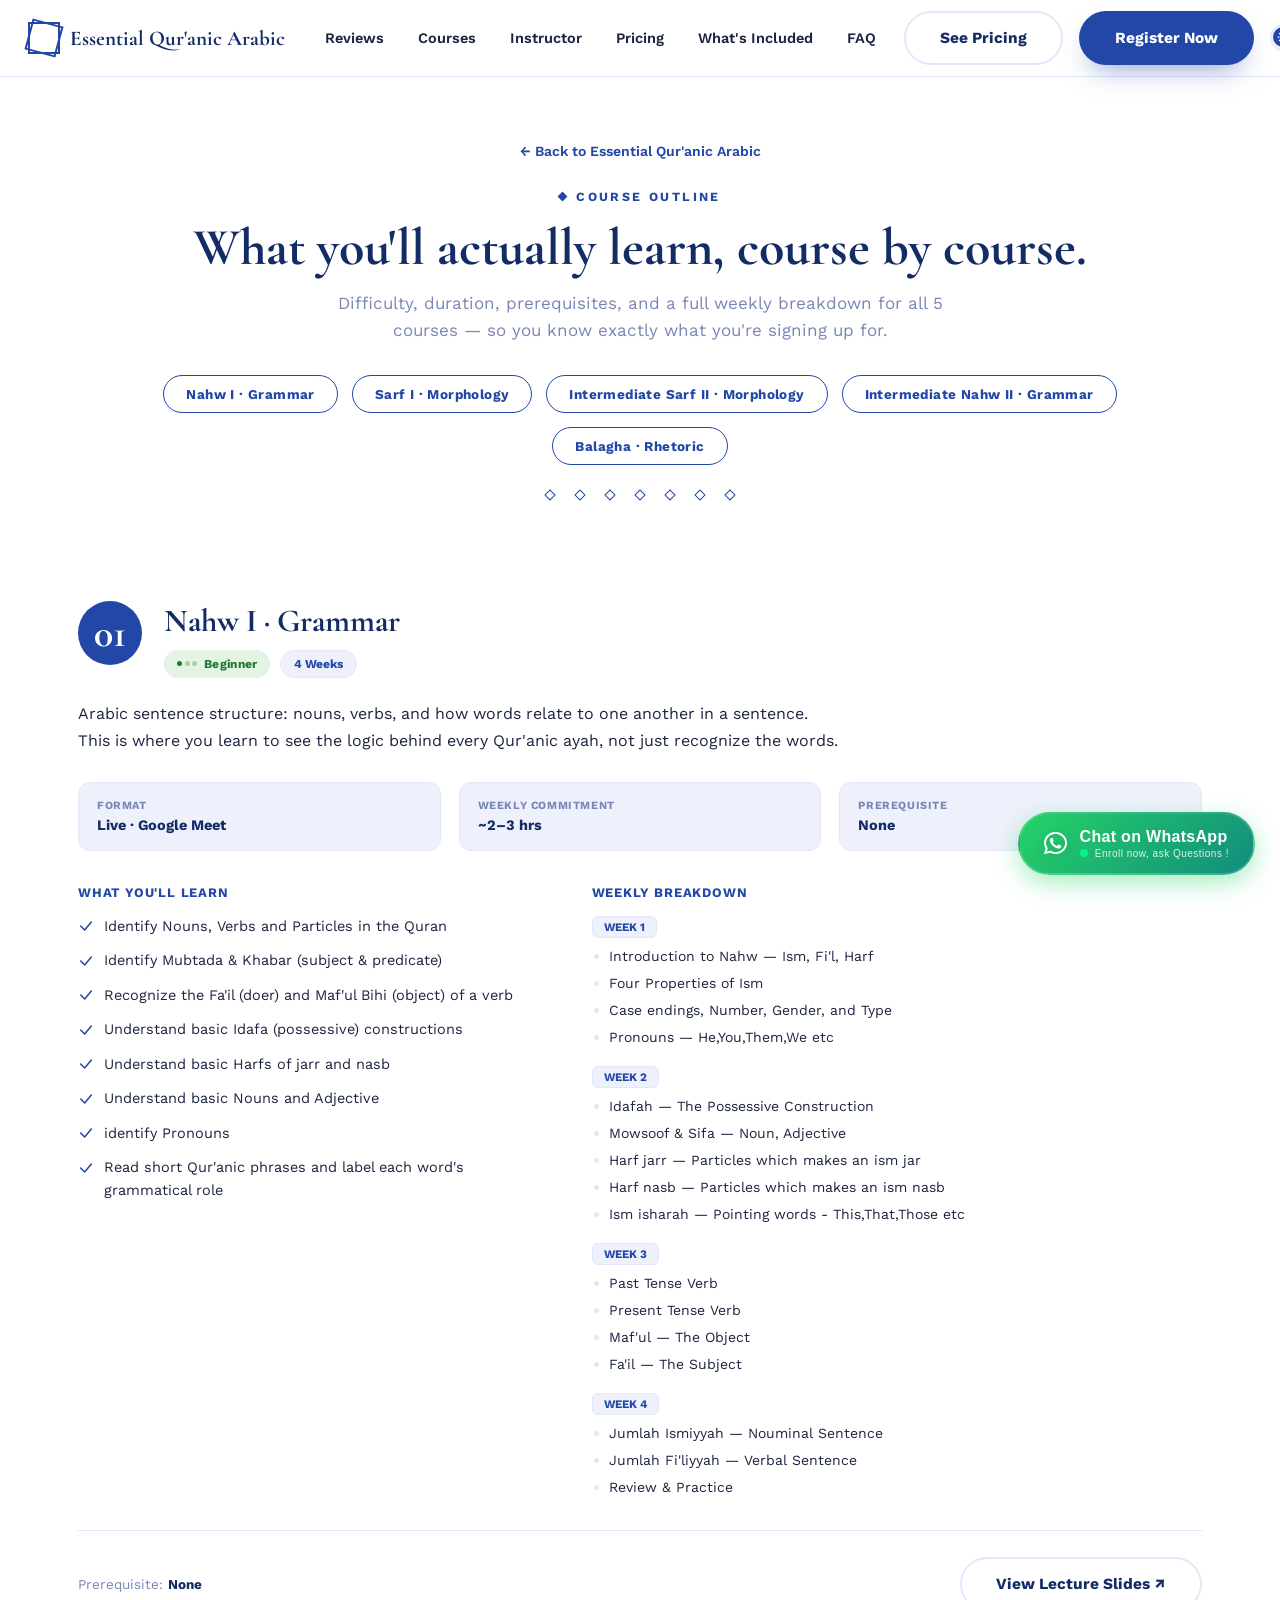
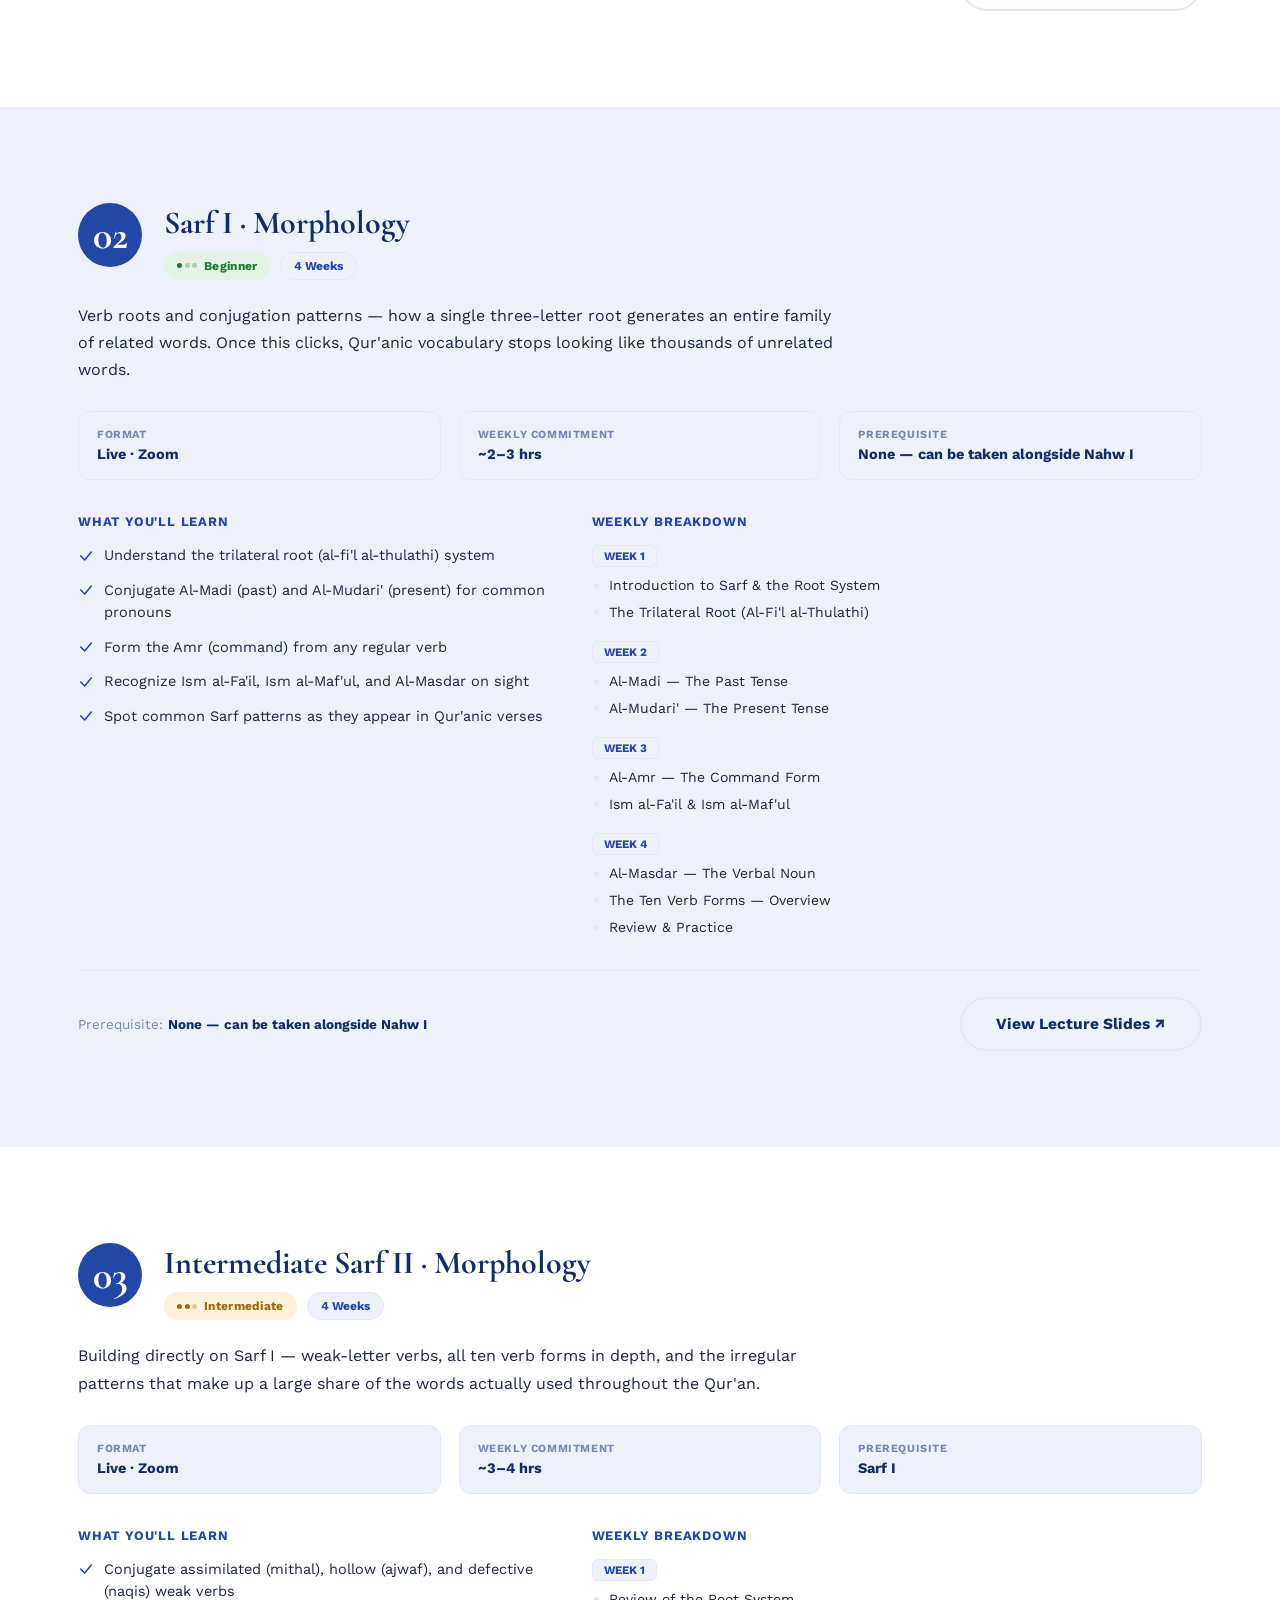
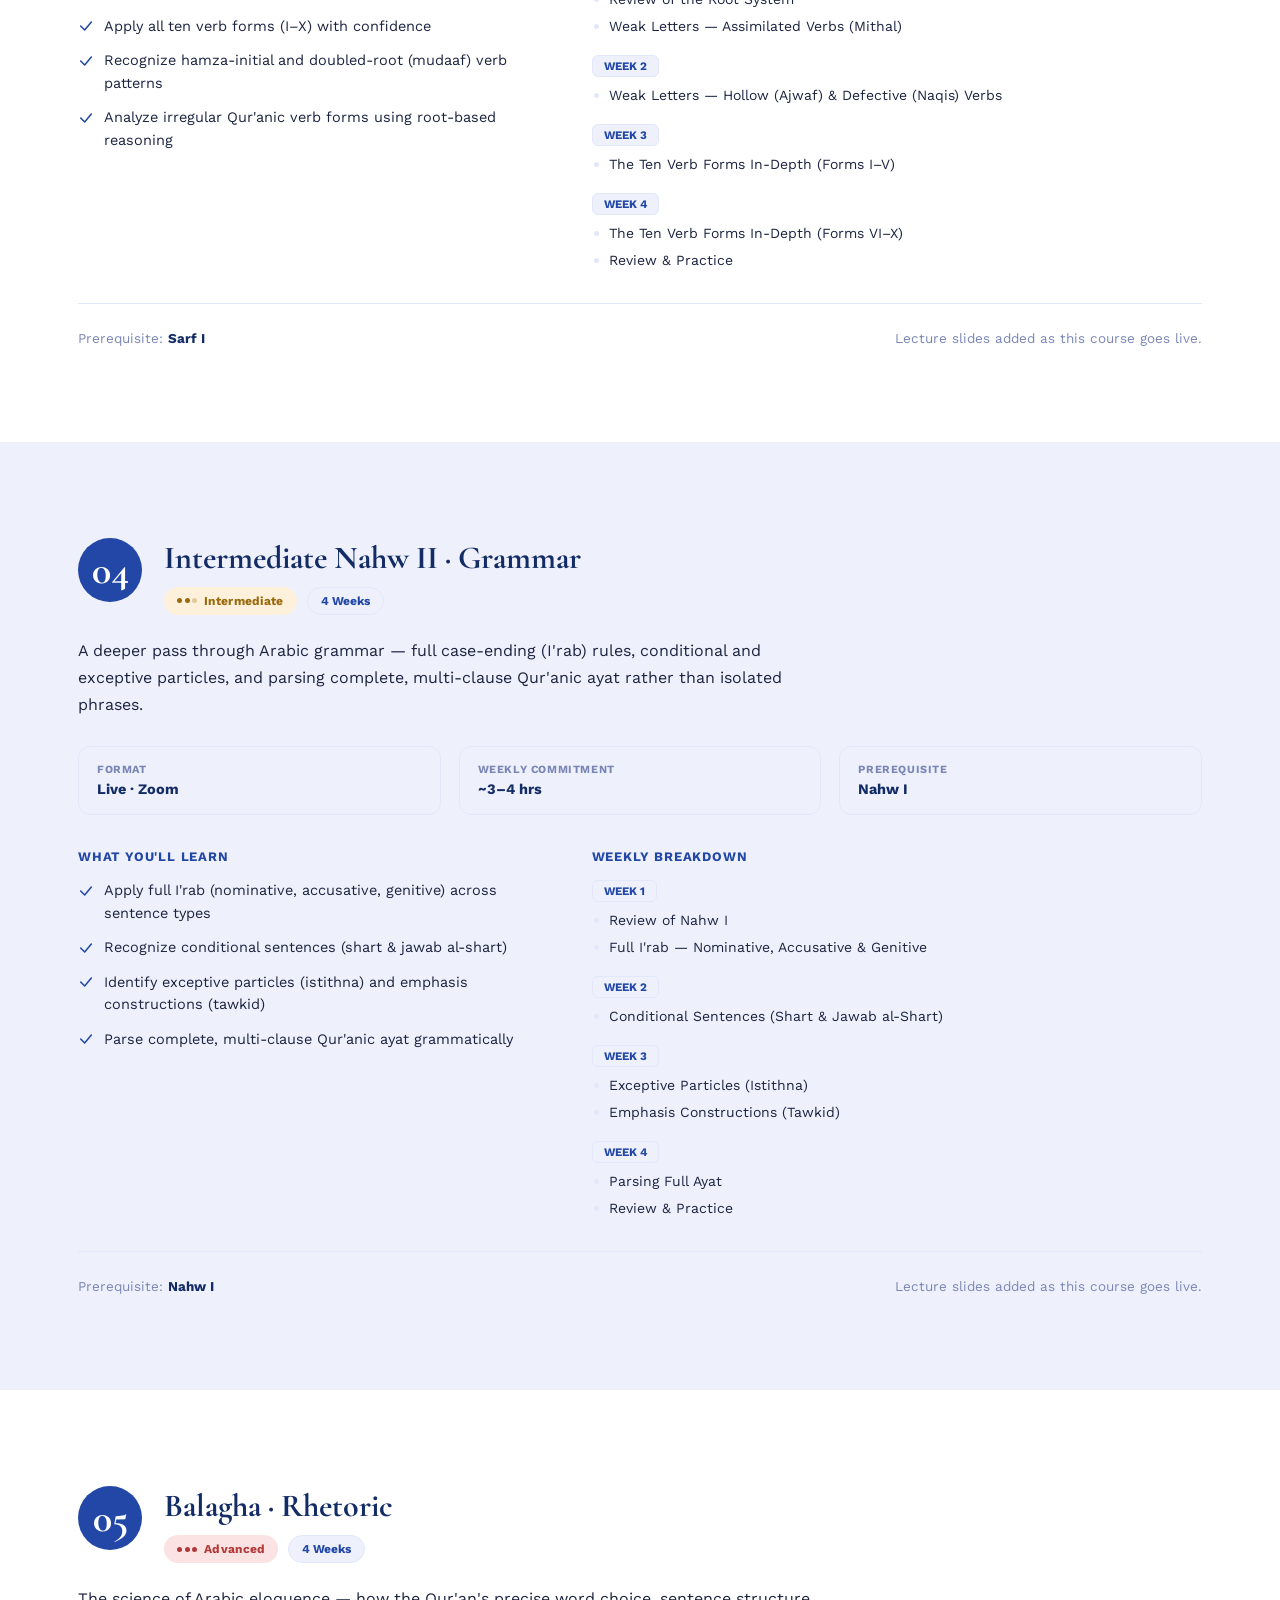
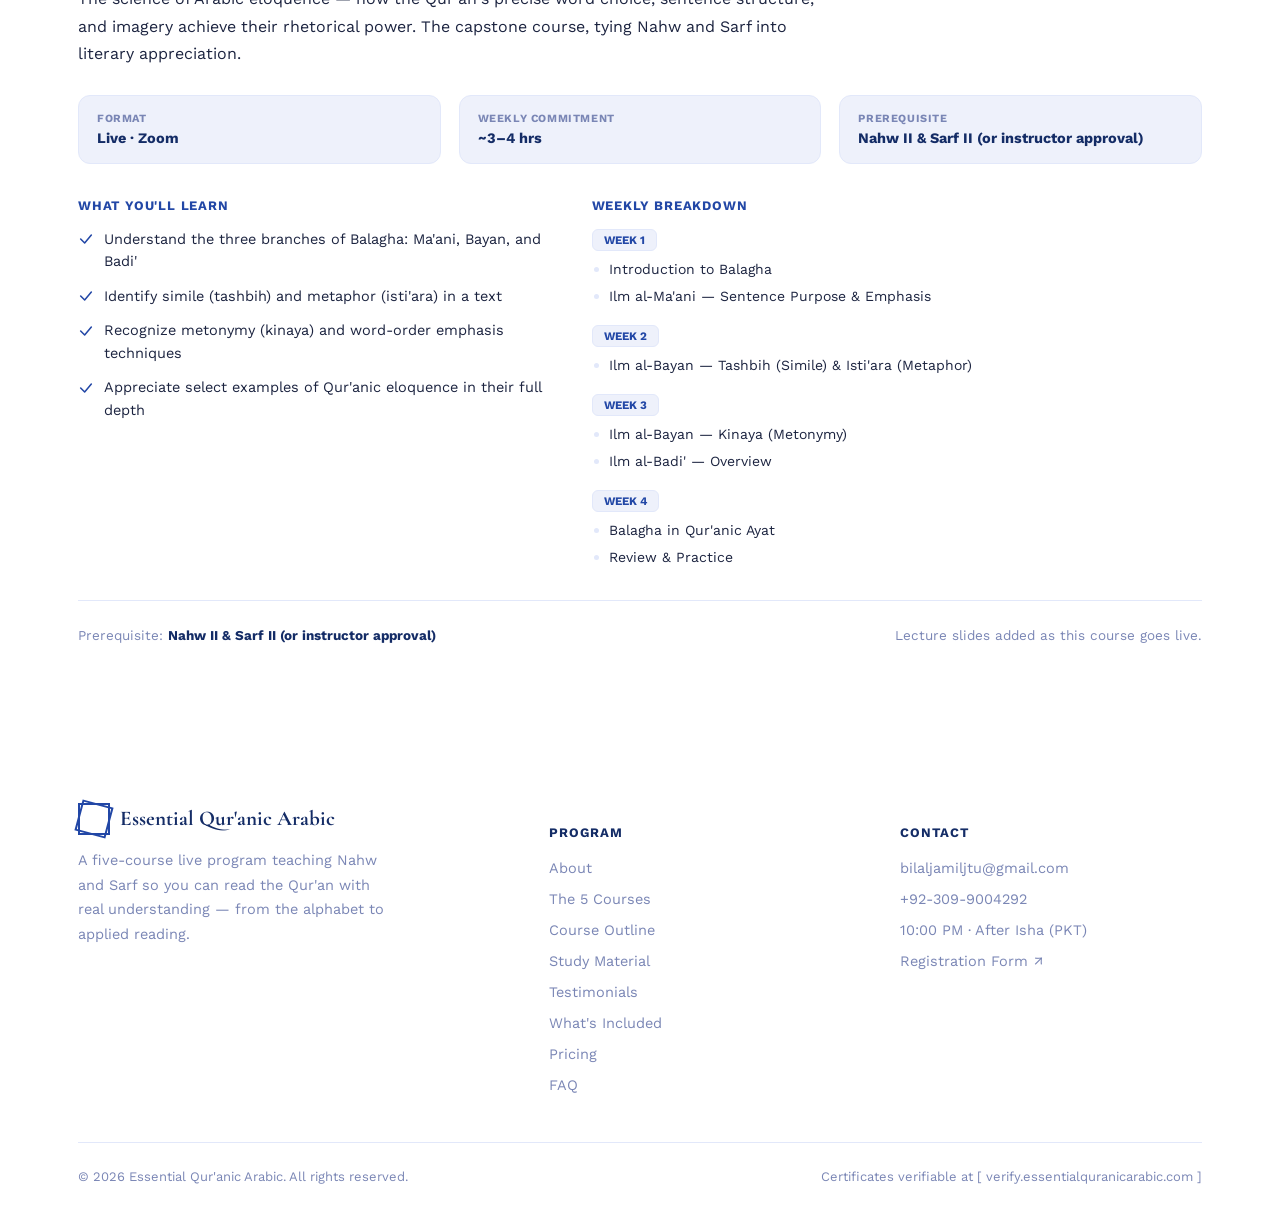
==== commit 3c96707d: "version 2.0" ====
--- a/course-outline.html
+++ b/course-outline.html
@@ -575,7 +575,7 @@
       <p class="outline-desc">Arabic sentence structure: nouns, verbs, and how words relate to one another in a sentence. This is where you learn to see the logic behind every Qur'anic ayah, not just recognize the words.</p>
 
       <div class="outline-meta">
-        <div class="meta-item"><div class="meta-label">Format</div><div class="meta-value">Live &middot; Zoom</div></div>
+        <div class="meta-item"><div class="meta-label">Format</div><div class="meta-value">Live &middot; Google Meet</div></div>
         <div class="meta-item"><div class="meta-label">Weekly Commitment</div><div class="meta-value">~2–3 hrs</div></div>
         <div class="meta-item"><div class="meta-label">Prerequisite</div><div class="meta-value">None</div></div>
       </div>
@@ -584,10 +584,13 @@
         <div class="outline-col">
           <h4>What You'll Learn</h4>
           <ul class="objective-list">
-          <li><svg viewBox="0 0 24 24" fill="none" stroke="currentColor" stroke-width="2.3" stroke-linecap="round" stroke-linejoin="round"><polyline points="4 12 10 18 20 6"/></svg>Tell nominal sentences (jumlah ismiyyah) apart from verbal sentences (jumlah fi'liyyah)</li>
-          <li><svg viewBox="0 0 24 24" fill="none" stroke="currentColor" stroke-width="2.3" stroke-linecap="round" stroke-linejoin="round"><polyline points="4 12 10 18 20 6"/></svg>Identify Mubtada &amp; Khabar (subject &amp; predicate) in any sentence</li>
+          <li><svg viewBox="0 0 24 24" fill="none" stroke="currentColor" stroke-width="2.3" stroke-linecap="round" stroke-linejoin="round"><polyline points="4 12 10 18 20 6"/></svg>Identify Nouns, Verbs and Particles in the Quran</li>
+          <li><svg viewBox="0 0 24 24" fill="none" stroke="currentColor" stroke-width="2.3" stroke-linecap="round" stroke-linejoin="round"><polyline points="4 12 10 18 20 6"/></svg>Identify Mubtada &amp; Khabar (subject &amp; predicate)</li>
           <li><svg viewBox="0 0 24 24" fill="none" stroke="currentColor" stroke-width="2.3" stroke-linecap="round" stroke-linejoin="round"><polyline points="4 12 10 18 20 6"/></svg>Recognize the Fa'il (doer) and Maf'ul Bihi (object) of a verb</li>
           <li><svg viewBox="0 0 24 24" fill="none" stroke="currentColor" stroke-width="2.3" stroke-linecap="round" stroke-linejoin="round"><polyline points="4 12 10 18 20 6"/></svg>Understand basic Idafa (possessive) constructions</li>
+          <li><svg viewBox="0 0 24 24" fill="none" stroke="currentColor" stroke-width="2.3" stroke-linecap="round" stroke-linejoin="round"><polyline points="4 12 10 18 20 6"/></svg>Understand basic Harfs of jarr and nasb</li>
+          <li><svg viewBox="0 0 24 24" fill="none" stroke="currentColor" stroke-width="2.3" stroke-linecap="round" stroke-linejoin="round"><polyline points="4 12 10 18 20 6"/></svg>Understand basic Nouns and Adjective</li>
+          <li><svg viewBox="0 0 24 24" fill="none" stroke="currentColor" stroke-width="2.3" stroke-linecap="round" stroke-linejoin="round"><polyline points="4 12 10 18 20 6"/></svg>identify Pronouns</li>
           <li><svg viewBox="0 0 24 24" fill="none" stroke="currentColor" stroke-width="2.3" stroke-linecap="round" stroke-linejoin="round"><polyline points="4 12 10 18 20 6"/></svg>Read short Qur'anic phrases and label each word's grammatical role</li>
           </ul>
         </div>
@@ -596,30 +599,36 @@
         <div class="week-block">
           <span class="week-label">WEEK 1</span>
           <ul>
-            <li>Introduction to Nahw &mdash; why grammar unlocks meaning</li>
-            <li>The Noun (Ism) vs. the Verb (Fi'l)</li>
-            <li>Nominal vs. Verbal Sentences</li>
+            <li>Introduction to Nahw &mdash; Ism, Fi'l, Harf</li>
+            <li>Four Properties of Ism</li>
+            <li>Case endings, Number, Gender, and Type</li>
+            <li>Pronouns &mdash; He,You,Them,We etc</li>
           </ul>
         </div>
         <div class="week-block">
           <span class="week-label">WEEK 2</span>
           <ul>
-            <li>Mubtada &amp; Khabar (Subject &amp; Predicate)</li>
-            <li>Fa'il &mdash; The Doer of the Verb</li>
+            <li>Idafah &mdash; The Possessive Construction</li>
+            <li>Mowsoof & Sifa &mdash; Noun, Adjective </li>
+            <li>Harf jarr &mdash; Particles which makes an ism jar</li>
+            <li>Harf nasb &mdash; Particles which makes an ism nasb</li>
+            <li>Ism isharah &mdash; Pointing words - This,That,Those etc</li>
           </ul>
         </div>
         <div class="week-block">
           <span class="week-label">WEEK 3</span>
           <ul>
-            <li>Maf'ul Bihi &mdash; The Object</li>
-            <li>Idafa &mdash; The Possessive Construction</li>
+            <li>Past Tense Verb</li>
+            <li>Present Tense Verb</li>
+            <li>Maf'ul &mdash; The Object</li>
+            <li>Fa'il &mdash; The Subject</li>
           </ul>
         </div>
         <div class="week-block">
           <span class="week-label">WEEK 4</span>
           <ul>
-            <li>Harf Jarr &mdash; Prepositions</li>
-            <li>Introduction to I'rab (Case Endings)</li>
+            <li>Jumlah Ismiyyah &mdash; Nouminal Sentence</li>
+            <li>Jumlah Fi'liyyah &mdash; Verbal Sentence</li>
             <li>Review &amp; Practice</li>
           </ul>
         </div>
@@ -628,7 +637,7 @@
 
       <div class="outline-footer-row">
         <p class="prereq-note">Prerequisite: <strong>None</strong></p>
-        <a href="study-material.html#nahw-i" class="btn btn-ghost">View Lecture Slides ↗</a>
+        <a href="" class="btn btn-ghost">View Lecture Slides ↗</a>
       </div>
     </div>
   </div>
--- a/styles.css
+++ b/styles.css
@@ -402,35 +402,31 @@
   display: block;
 }
 /* ================= TESTIMONIALS ================= */
+/* ================= TESTIMONIALS ================= */
 .section-head.centered{ margin-left:auto; margin-right:auto; text-align:center; }
 .section-head.centered .eyebrow{ justify-content:center; }
 
-.testimonials-carousel{ position:relative; max-width:760px; margin:0 auto; }
+.testimonials-carousel{ position:relative; max-width:600px; margin:0 auto; }
 .t-track-wrap{ overflow:hidden; border-radius:20px; }
-.t-track{ display:flex; transition:transform .5s cubic-bezier(.65,0,.35,1); }
-.t-slide{ flex:0 0 100%; padding:4px; }
+.t-track{ display:flex; align-items:flex-start; transition:transform .5s cubic-bezier(.65,0,.35,1); }
+.t-slide{ flex:0 0 100%; padding:4px; display:flex; justify-content:center; }
 
 .t-card{
   background:var(--card); border:1px solid var(--border); border-radius:18px;
-  padding:44px 40px; text-align:center; min-height:280px;
-  display:flex; flex-direction:column; align-items:center; justify-content:center;
-}
-.t-quote-mark{
-  font-family:var(--serif); font-size:56px; font-weight:700; color:var(--blue);
-  line-height:1; margin-bottom:6px; opacity:.85;
-}
-.t-stars{ color:var(--blue); font-size:15px; letter-spacing:3px; margin-bottom:18px; }
-.t-quote{
-  font-family:var(--serif); font-style:italic; font-size:21px; line-height:1.55;
-  color:var(--heading); max-width:560px; margin-bottom:26px;
-}
-.t-person{ display:flex; align-items:center; gap:12px; }
-.t-avatar{
-  width:44px; height:44px; border-radius:50%; background:var(--blue); color:#fff;
-  display:flex; align-items:center; justify-content:center; font-weight:700; font-size:14px; flex:0 0 auto;
-}
-.t-name{ font-weight:700; font-size:14.5px; color:var(--heading); text-align:left; }
-.t-meta{ font-size:12.5px; color:var(--muted); text-align:left; }
+  padding:22px; display:flex; flex-direction:column; align-items:center; gap:16px;
+  width:100%;
+}
+.t-screenshot{
+  display:block; width:100%; height:auto; max-height:440px;
+  object-fit:contain; border-radius:12px; border:1px solid var(--border);
+  box-shadow:0 16px 32px -20px rgba(20,44,102,.35);
+}
+.t-verify{
+  display:inline-flex; align-items:center; gap:6px;
+  font-size:12.5px; font-weight:700; color:var(--muted);
+}
+.t-verify:hover{ color:var(--blue); }
+.t-verify svg{ width:14px; height:14px; }
 
 .t-nav{
   position:absolute; top:50%; transform:translateY(-50%);
@@ -450,22 +446,9 @@
 }
 .t-dot.active{ background:var(--blue); transform:scale(1.25); }
 
-.t-note{
-  max-width:600px; margin:22px auto 0; text-align:center; font-size:12.5px;
-  color:var(--muted); font-style:italic;
-}
-.t-verify{
-  display:inline-flex; align-items:center; gap:6px;
-  font-size:12px; font-weight:700; color:var(--muted);
-  margin-top:16px; padding-top:14px; border-top:1px solid var(--border);
-}
-.t-verify:hover{ color:var(--blue); }
-.t-verify svg{ width:13px; height:13px; }
-
 @media (max-width:820px){
   .t-nav{ display:none; }
-  .t-card{ padding:34px 26px; min-height:0; }
-  .t-quote{ font-size:18px; }
+  .t-card{ padding:16px; }
 }
 /* ================= FOOTER ================= */
 footer{ padding:64px 0 36px; }
@@ -478,76 +461,7 @@
 .footer-col a:hover{ color:var(--blue); }
 .footer-bottom{ border-top:1px solid var(--border); padding-top:26px; display:flex; justify-content:space-between; flex-wrap:wrap; gap:12px; font-size:13px; color:var(--muted); }
 @media (max-width:800px){ .footer-grid{ grid-template-columns:1fr 1fr; } .footer-brand{ grid-column:1/-1; } }
-/* Whatsapp icon
-.whatsapp-btn {
-    position: fixed;
-    bottom: 20px;
-    right: 20px;
-    background-color: #25D366;
-    color: white;
-    padding: 12px 20px;
-    border-radius: 50px;
-    display: flex;
-    align-items: center;
-    gap: 10px;
-    font-family: Arial, sans-serif;
-    font-size: 16px;
-    font-weight: 600;
-    text-decoration: none;
-    box-shadow: 0 0 0 0 rgba(37, 211, 102, 0.7);
-    z-index: 9999;
-    animation: pulse 2s infinite;
-    transition: all 0.3s ease;
-}
-
-.whatsapp-btn:hover {
-    transform: scale(1.05);
-    background-color: #128C7E;
-}
-
-.whatsapp-btn i {
-    font-size: 24px;
-}
-
-@keyframes pulse {
-    0% {
-        box-shadow: 0 0 0 0 rgba(37, 211, 102, 0.7);
-    }
-    70% {
-        box-shadow: 0 0 0 15px rgba(37, 211, 102, 0);
-    }
-    100% {
-        box-shadow: 0 0 0 0 rgba(37, 211, 102, 0);
-    }
-}
- Mobile responsive 
-@media (max-width: 768px) {
-    .whatsapp-btn {
-        padding: 10px 15px;
-        font-size: 13px;
-        bottom: 15px;
-        right: 15px;
-    }
-    
-    .whatsapp-btn i {
-        font-size: 18px !important;
-    }
-}
-
-@media (max-width: 480px) {
-    .whatsapp-btn {
-        padding: 8px 12px;
-        font-size: 11px;
-        bottom: 10px;
-        right: 10px;
-        gap: 6px;
-    }
-    
-    .whatsapp-btn i {
-        font-size: 16px !important;
-    }
-} 
-*/
+
 /* ===== WHATSAPP FLOATING BUTTON ===== */
 .whatsapp-btn {
     position: fixed;
@@ -642,56 +556,19 @@
 }
 
 /* ===== RESPONSIVE DESIGN ===== */
-/* Tablets */
-@media (max-width: 768px) {
-    .whatsapp-btn {
-        padding: 12px 18px;
-        font-size: 14px;
-        bottom: 20px;
-        right: 20px;
-        gap: 10px;
-    }
-    
-    .whatsapp-btn i {
-        font-size: 22px;
-    }
-    
-    .whatsapp-btn .availability {
-        font-size: 9px;
-    }
-}
-
-/* Mobile Phones */
-@media (max-width: 480px) {
-    .whatsapp-btn {
-        padding: 10px 15px;
-        font-size: 12px;
-        bottom: 15px;
-        right: 15px;
-        gap: 8px;
-        border-radius: 50px;
-    }
-    
-    .whatsapp-btn i {
-        font-size: 18px;
-    }
-    
-    .whatsapp-btn .availability {
-        font-size: 8px;
-    }
-}
-
-/* Small phones */
-@media (max-width: 360px) {
-    .whatsapp-btn {
-        padding: 8px 12px;
-        font-size: 11px;
-        bottom: 10px;
-        right: 10px;
-        gap: 6px;
-    }
-    
-    .whatsapp-btn i {
-        font-size: 16px;
-    }
-}
+/* WhatsApp Pulse Effect - Add this only */
+@keyframes whatsapp-pulse {
+    0% {
+        box-shadow: 0 0 0 0 rgba(37, 211, 102, 0.4);
+    }
+    70% {
+        box-shadow: 0 0 0 15px rgba(37, 211, 102, 0);
+    }
+    100% {
+        box-shadow: 0 0 0 0 rgba(37, 211, 102, 0);
+    }
+}
+
+.whatsapp-btn {
+    animation: whatsapp-pulse 2s infinite;
+}
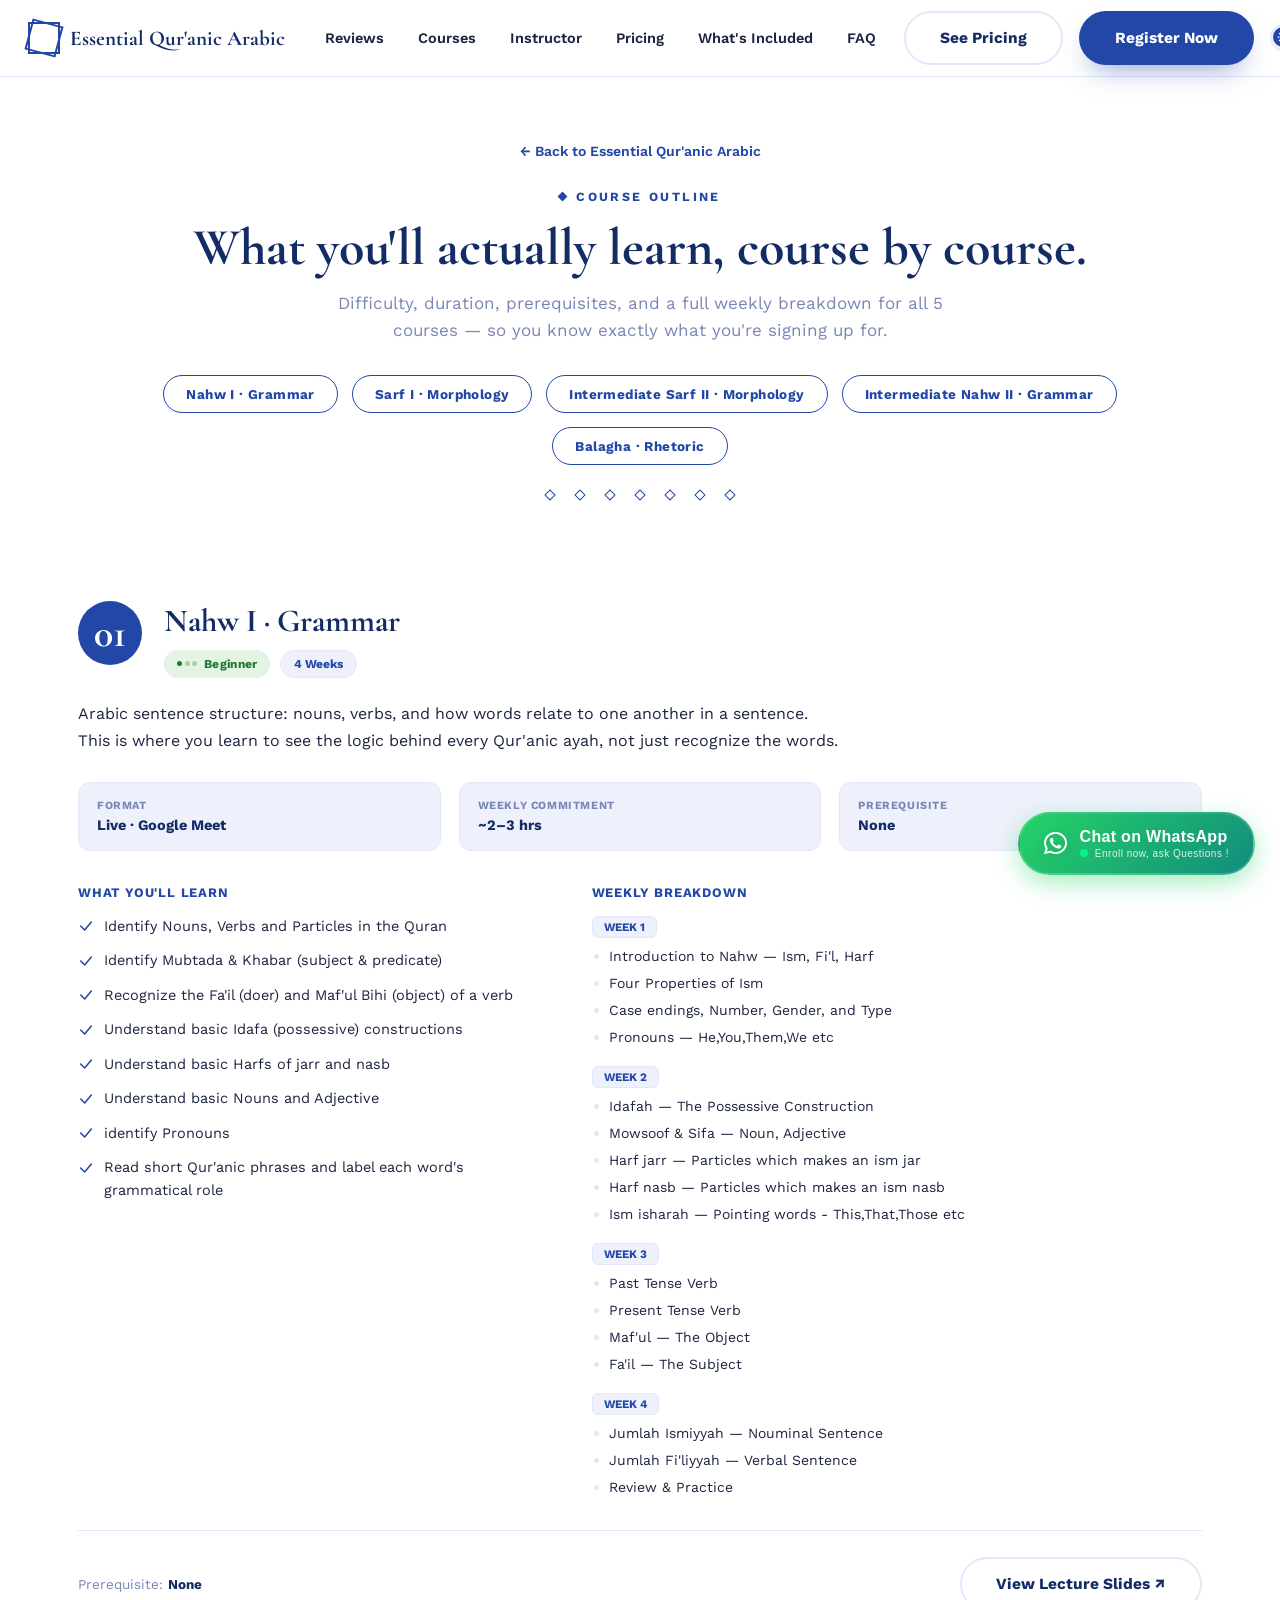
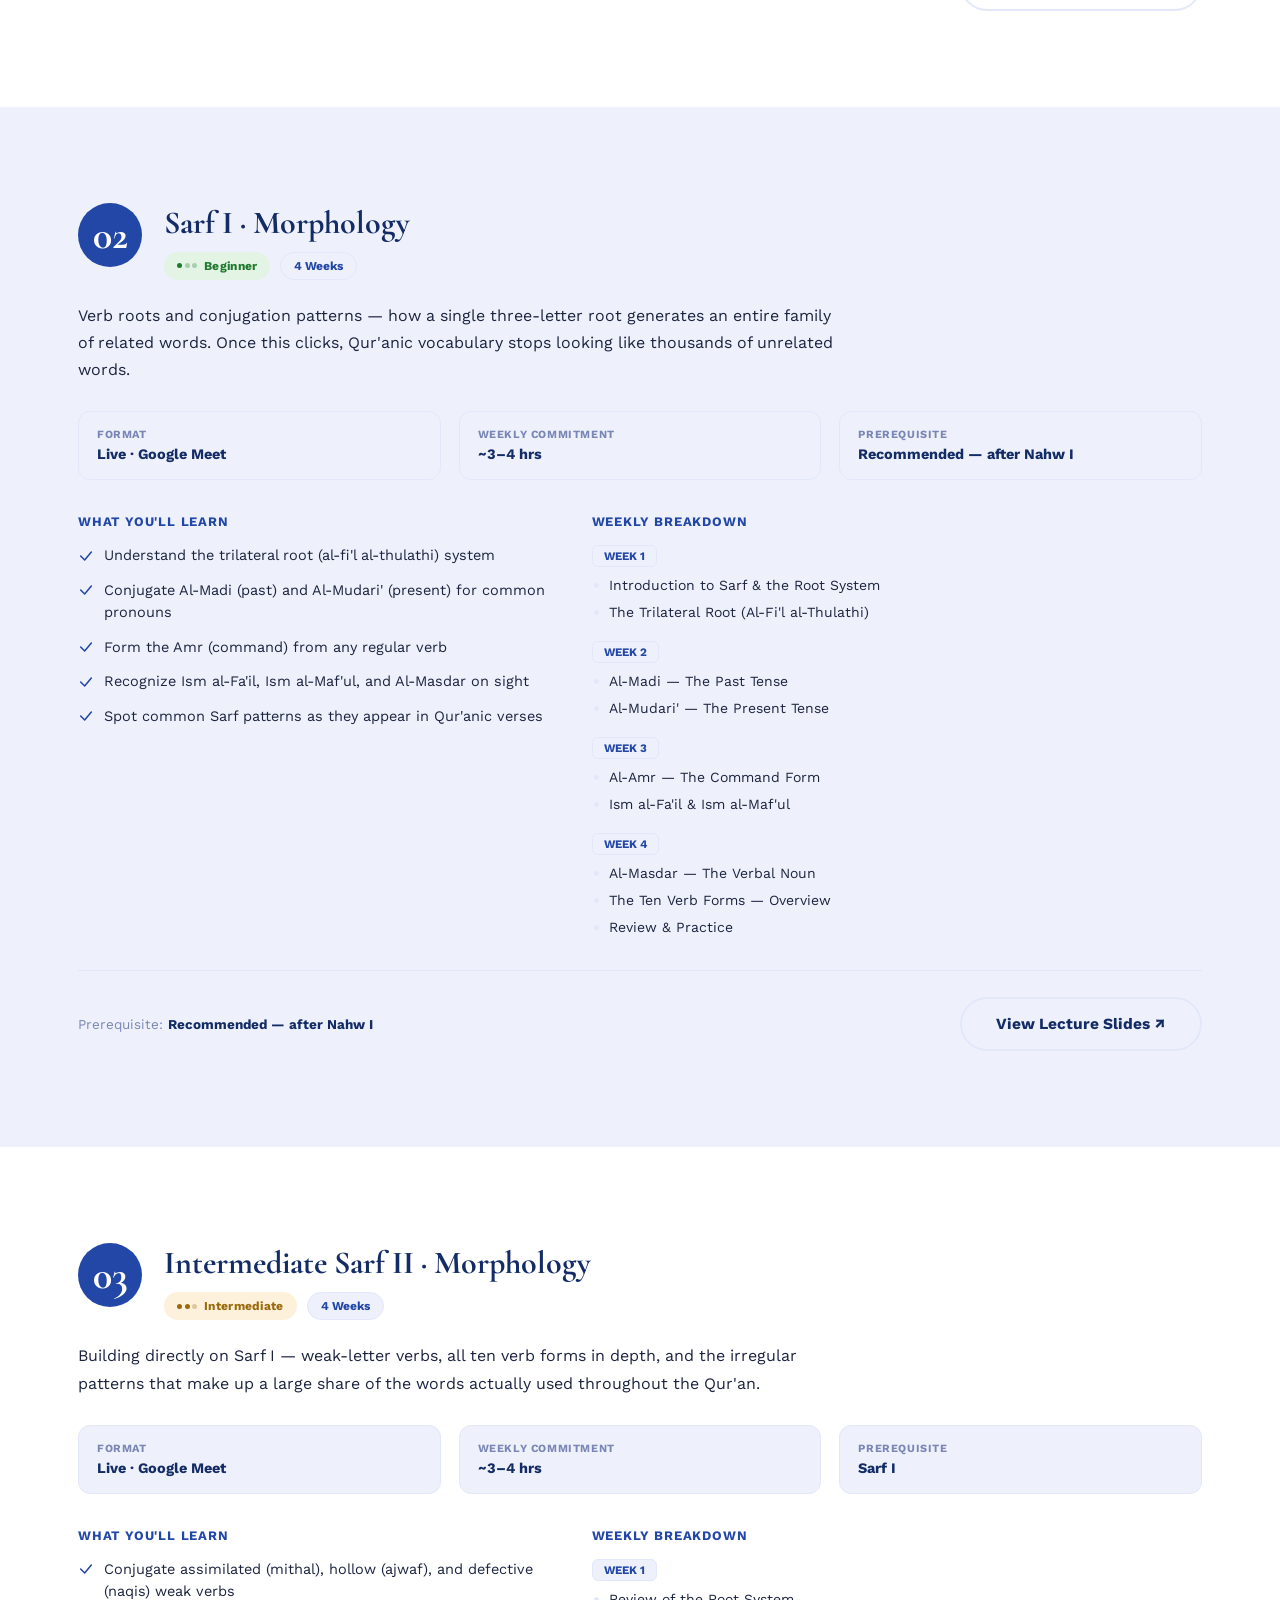
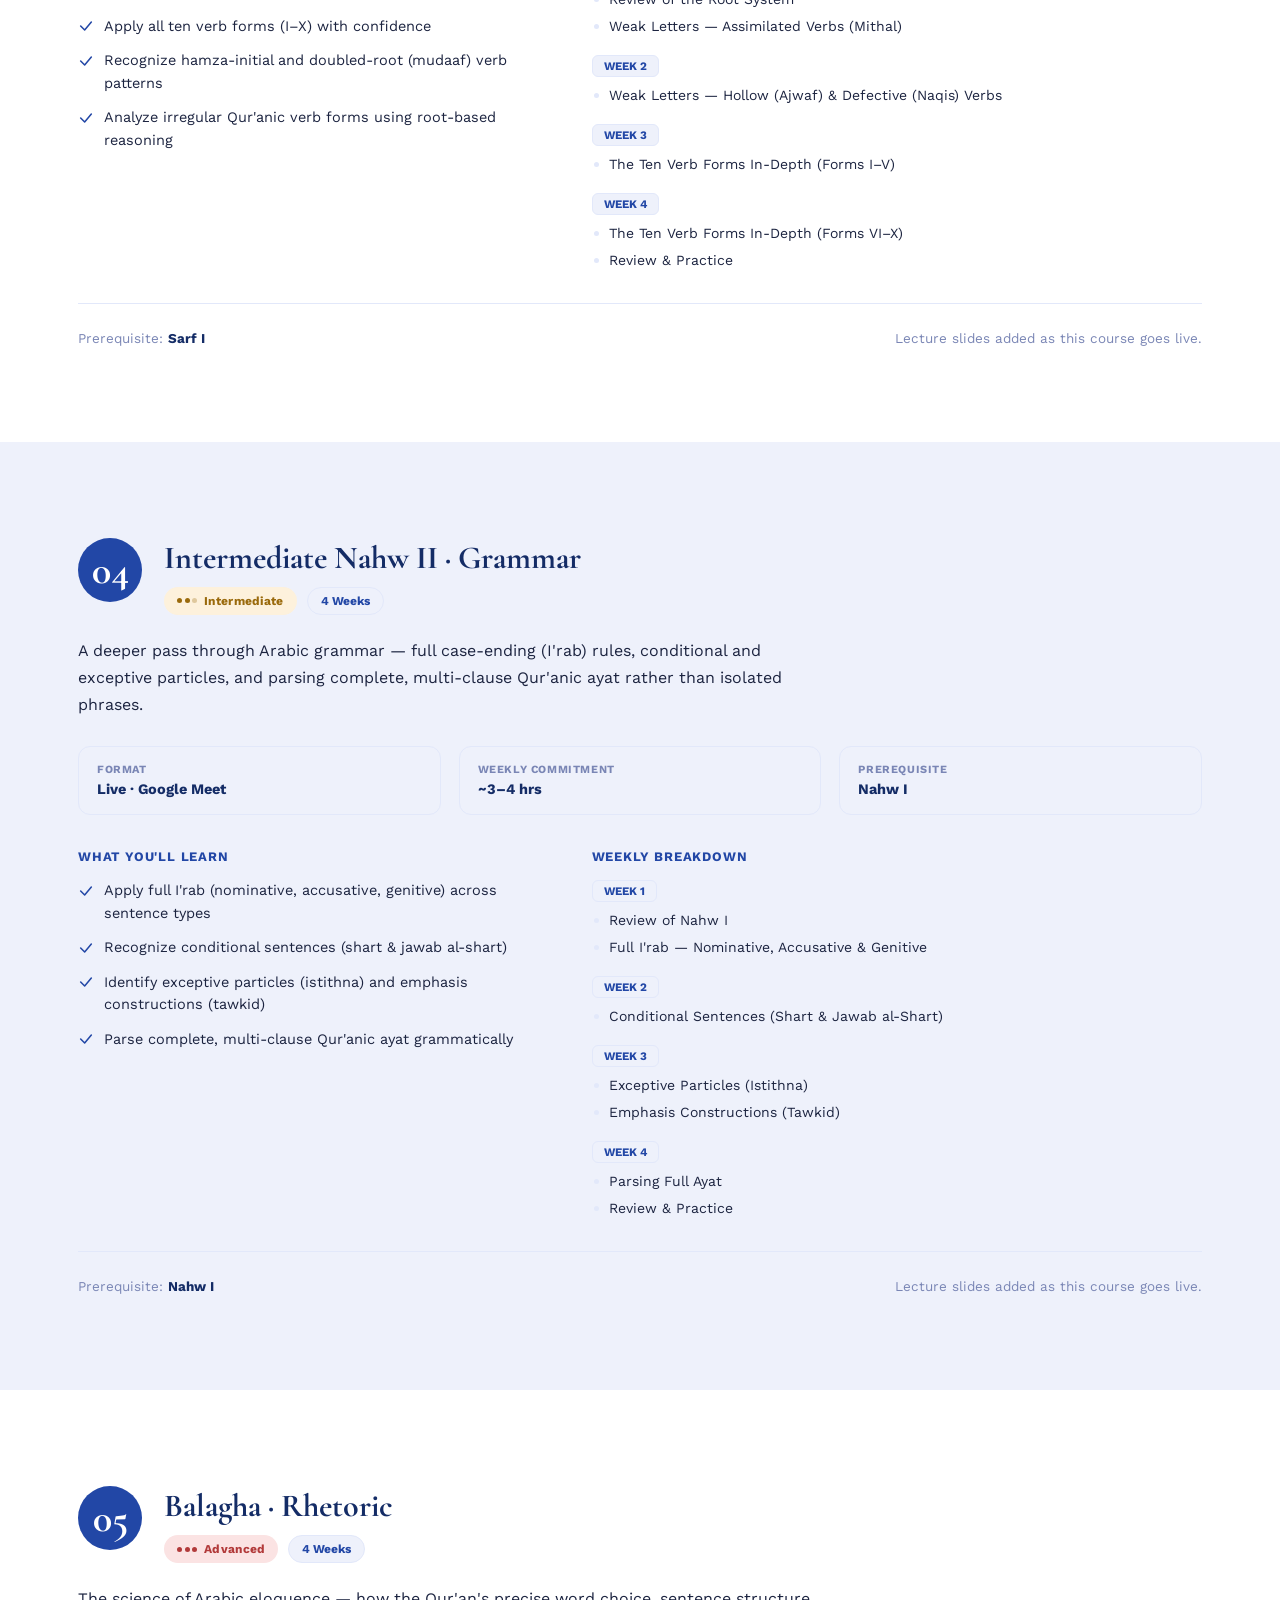
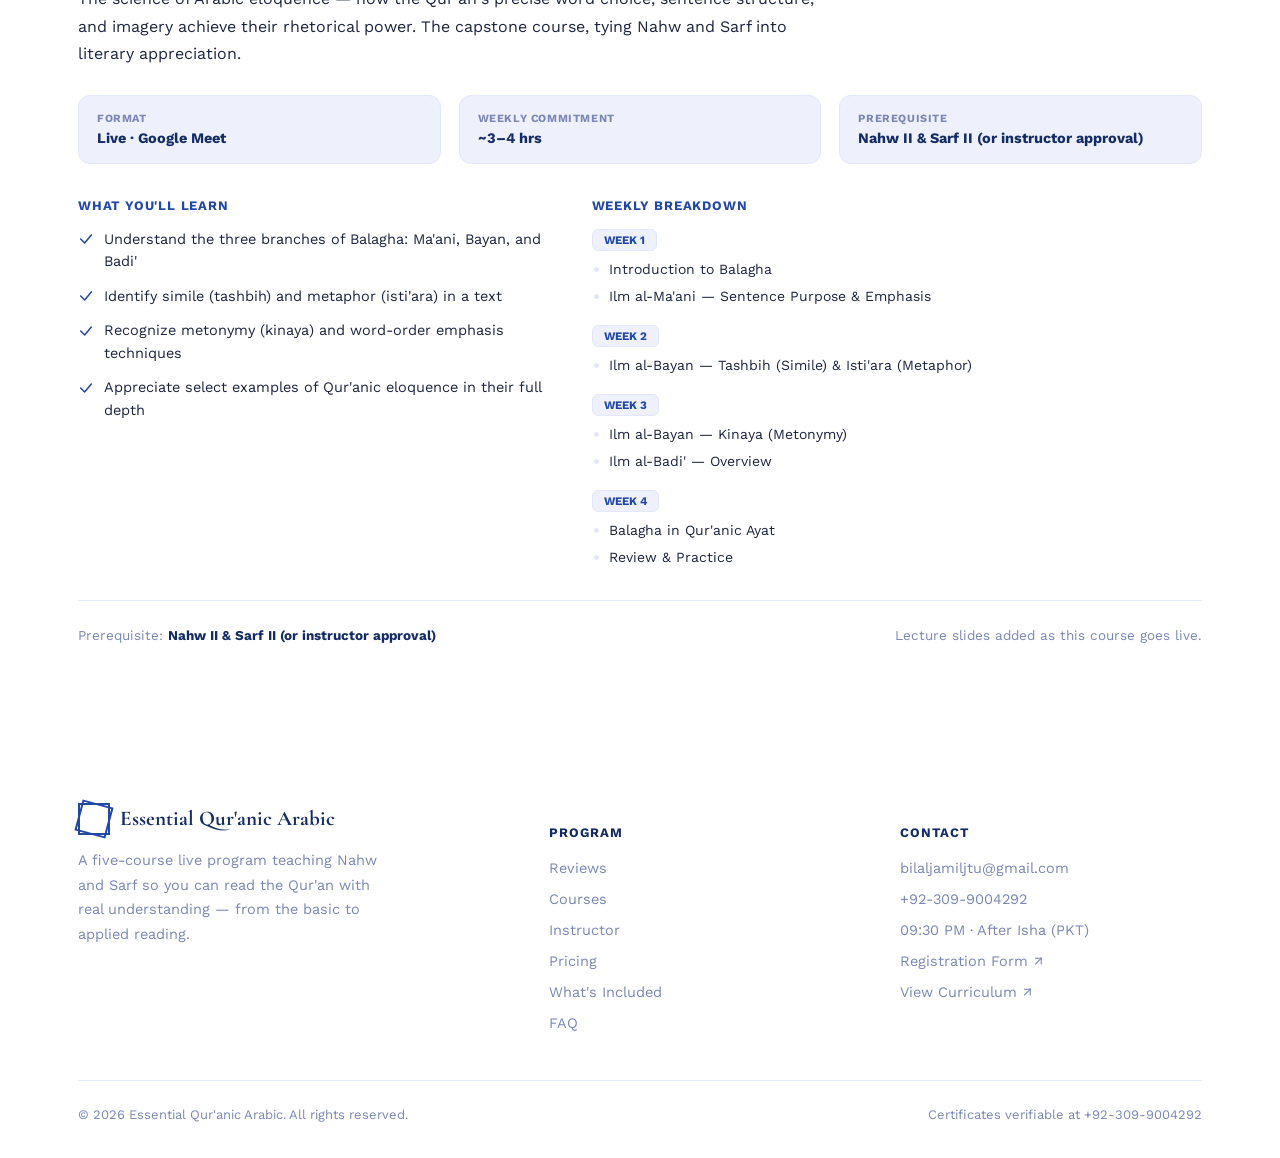
==== commit f60f3004: "version 2.0" ====
--- a/course-outline.html
+++ b/course-outline.html
@@ -660,9 +660,9 @@
       <p class="outline-desc">Verb roots and conjugation patterns &mdash; how a single three-letter root generates an entire family of related words. Once this clicks, Qur'anic vocabulary stops looking like thousands of unrelated words.</p>
 
       <div class="outline-meta">
-        <div class="meta-item"><div class="meta-label">Format</div><div class="meta-value">Live &middot; Zoom</div></div>
-        <div class="meta-item"><div class="meta-label">Weekly Commitment</div><div class="meta-value">~2–3 hrs</div></div>
-        <div class="meta-item"><div class="meta-label">Prerequisite</div><div class="meta-value">None &mdash; can be taken alongside Nahw I</div></div>
+        <div class="meta-item"><div class="meta-label">Format</div><div class="meta-value">Live &middot; Google Meet</div></div>
+        <div class="meta-item"><div class="meta-label">Weekly Commitment</div><div class="meta-value">~3–4 hrs</div></div>
+        <div class="meta-item"><div class="meta-label">Prerequisite</div><div class="meta-value">Recommended &mdash; after Nahw I</div></div>
       </div>
 
       <div class="outline-columns">
@@ -711,8 +711,8 @@
       </div>
 
       <div class="outline-footer-row">
-        <p class="prereq-note">Prerequisite: <strong>None &mdash; can be taken alongside Nahw I</strong></p>
-        <a href="study-material.html#sarf-i" class="btn btn-ghost">View Lecture Slides ↗</a>
+        <p class="prereq-note">Prerequisite: <strong>Recommended &mdash; after Nahw I</strong></p>
+        <a href="#" class="btn btn-ghost">View Lecture Slides ↗</a>
       </div>
     </div>
   </div>
@@ -735,7 +735,7 @@
       <p class="outline-desc">Building directly on Sarf I &mdash; weak-letter verbs, all ten verb forms in depth, and the irregular patterns that make up a large share of the words actually used throughout the Qur'an.</p>
 
       <div class="outline-meta">
-        <div class="meta-item"><div class="meta-label">Format</div><div class="meta-value">Live &middot; Zoom</div></div>
+        <div class="meta-item"><div class="meta-label">Format</div><div class="meta-value">Live &middot; Google Meet</div></div>
         <div class="meta-item"><div class="meta-label">Weekly Commitment</div><div class="meta-value">~3–4 hrs</div></div>
         <div class="meta-item"><div class="meta-label">Prerequisite</div><div class="meta-value">Sarf I</div></div>
       </div>
@@ -806,7 +806,7 @@
       <p class="outline-desc">A deeper pass through Arabic grammar &mdash; full case-ending (I'rab) rules, conditional and exceptive particles, and parsing complete, multi-clause Qur'anic ayat rather than isolated phrases.</p>
 
       <div class="outline-meta">
-        <div class="meta-item"><div class="meta-label">Format</div><div class="meta-value">Live &middot; Zoom</div></div>
+        <div class="meta-item"><div class="meta-label">Format</div><div class="meta-value">Live &middot; Google Meet</div></div>
         <div class="meta-item"><div class="meta-label">Weekly Commitment</div><div class="meta-value">~3–4 hrs</div></div>
         <div class="meta-item"><div class="meta-label">Prerequisite</div><div class="meta-value">Nahw I</div></div>
       </div>
@@ -878,7 +878,7 @@
       <p class="outline-desc">The science of Arabic eloquence &mdash; how the Qur'an's precise word choice, sentence structure, and imagery achieve their rhetorical power. The capstone course, tying Nahw and Sarf into literary appreciation.</p>
 
       <div class="outline-meta">
-        <div class="meta-item"><div class="meta-label">Format</div><div class="meta-value">Live &middot; Zoom</div></div>
+        <div class="meta-item"><div class="meta-label">Format</div><div class="meta-value">Live &middot; Google Meet</div></div>
         <div class="meta-item"><div class="meta-label">Weekly Commitment</div><div class="meta-value">~3–4 hrs</div></div>
         <div class="meta-item"><div class="meta-label">Prerequisite</div><div class="meta-value">Nahw II &amp; Sarf II (or instructor approval)</div></div>
       </div>
@@ -938,20 +938,19 @@
   <div class="wrap">
     <div class="footer-grid">
       <div class="footer-brand reveal">
-        <a href="index.html" class="brand"><span class="brand-mark"><span class="sq"></span><span class="sq r"></span></span>Essential Qur'anic Arabic</a>
-        <p>A five-course live program teaching Nahw and Sarf so you can read the Qur'an with real understanding &mdash; from the alphabet to applied reading.</p>
+        <a href="#" class="brand"><span class="brand-mark"><span class="sq"></span><span class="sq r"></span></span>Essential Qur'anic Arabic</a>
+        <p>A five-course live program teaching Nahw and Sarf so you can read the Qur'an with real understanding &mdash; from the basic to applied reading.</p>
       </div>
       <div class="footer-col reveal">
         <h5>Program</h5>
         <ul>
-          <li><a href="index.html#about">About</a></li>
-          <li><a href="index.html#courses">The 5 Courses</a></li>
-          <li><a href="course-outline.html">Course Outline</a></li>
-          <li><a href="study-material.html">Study Material</a></li>
-          <li><a href="testimonials.html">Testimonials</a></li>
-          <li><a href="index.html#includes">What's Included</a></li>
-          <li><a href="index.html#pricing">Pricing</a></li>
-          <li><a href="index.html#faq">FAQ</a></li>
+      <li><a href="#testimonials">Reviews</a></li>
+      <li><a href="#courses">Courses</a></li>
+      <!-- <a href="study-material.html" class="red2" >Study Material</a> -->
+      <li><a href="#instructor">Instructor</a></li>
+      <li><a href="#pricing">Pricing</a></li>
+      <li><a href="#includes">What's Included</a></li>
+      <li><a href="#faq">FAQ</a></li>
         </ul>
       </div>
       <div class="footer-col reveal">
@@ -959,14 +958,15 @@
         <ul>
           <li><a href="mailto:bilaljamiljtu@gmail.com">bilaljamiljtu@gmail.com</a></li>
           <li><a href="tel:+923099004292">+92-309-9004292</a></li>
-          <li><span>10:00 PM &middot; After Isha (PKT)</span></li>
+          <li><span>09:30 PM &middot; After Isha (PKT)</span></li>
           <li><a href="https://forms.gle/2UCA8MqqVZhwpC8a7" target="_blank" rel="noopener">Registration Form ↗</a></li>
+          <li><a href="course-outline.html" target="_blank" rel="noopener">View Curriculum ↗</a></li>
         </ul>
       </div>
     </div>
     <div class="footer-bottom">
       <span>&copy; <span id="year"></span> Essential Qur'anic Arabic. All rights reserved.</span>
-      <span>Certificates verifiable at [ verify.essentialquranicarabic.com ]</span>
+      <span>Certificates verifiable at <a href="tel:+923099004292">+92-309-9004292</a> </span>
     </div>
   </div>
 </footer>
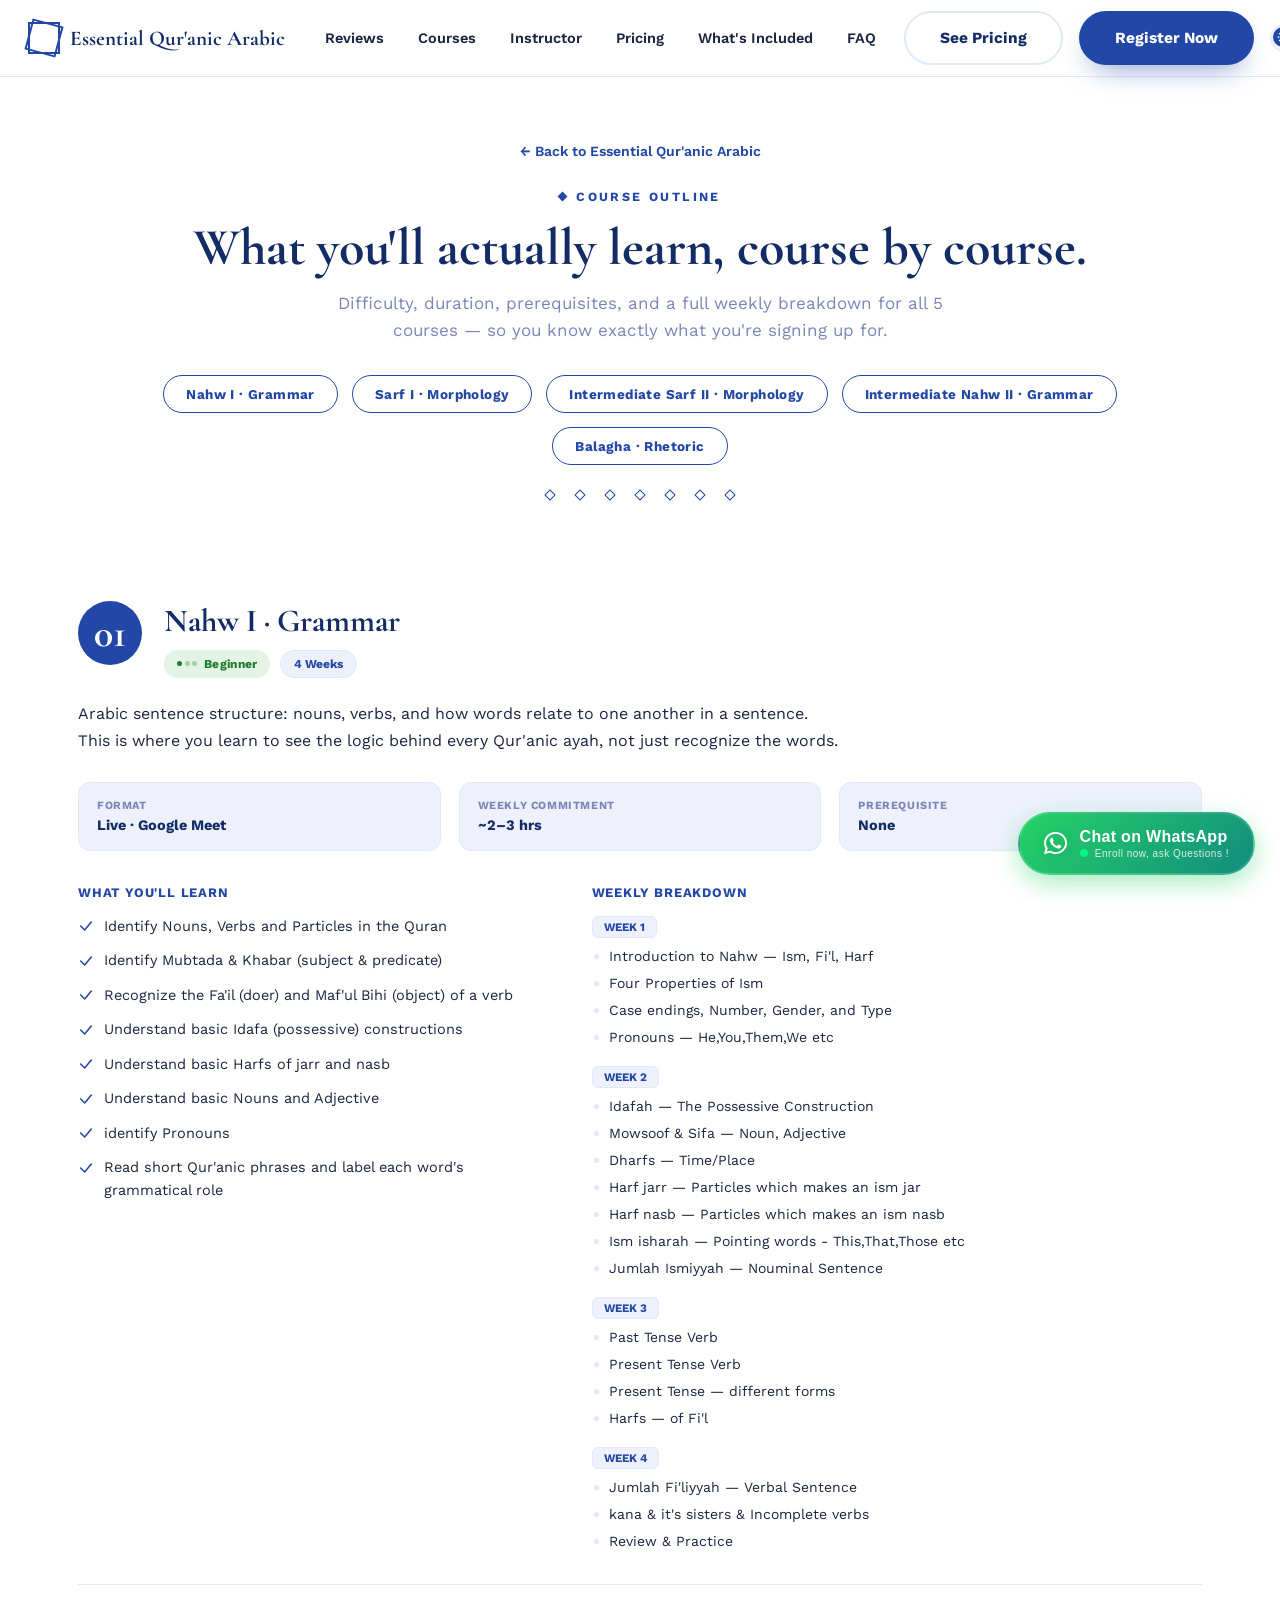
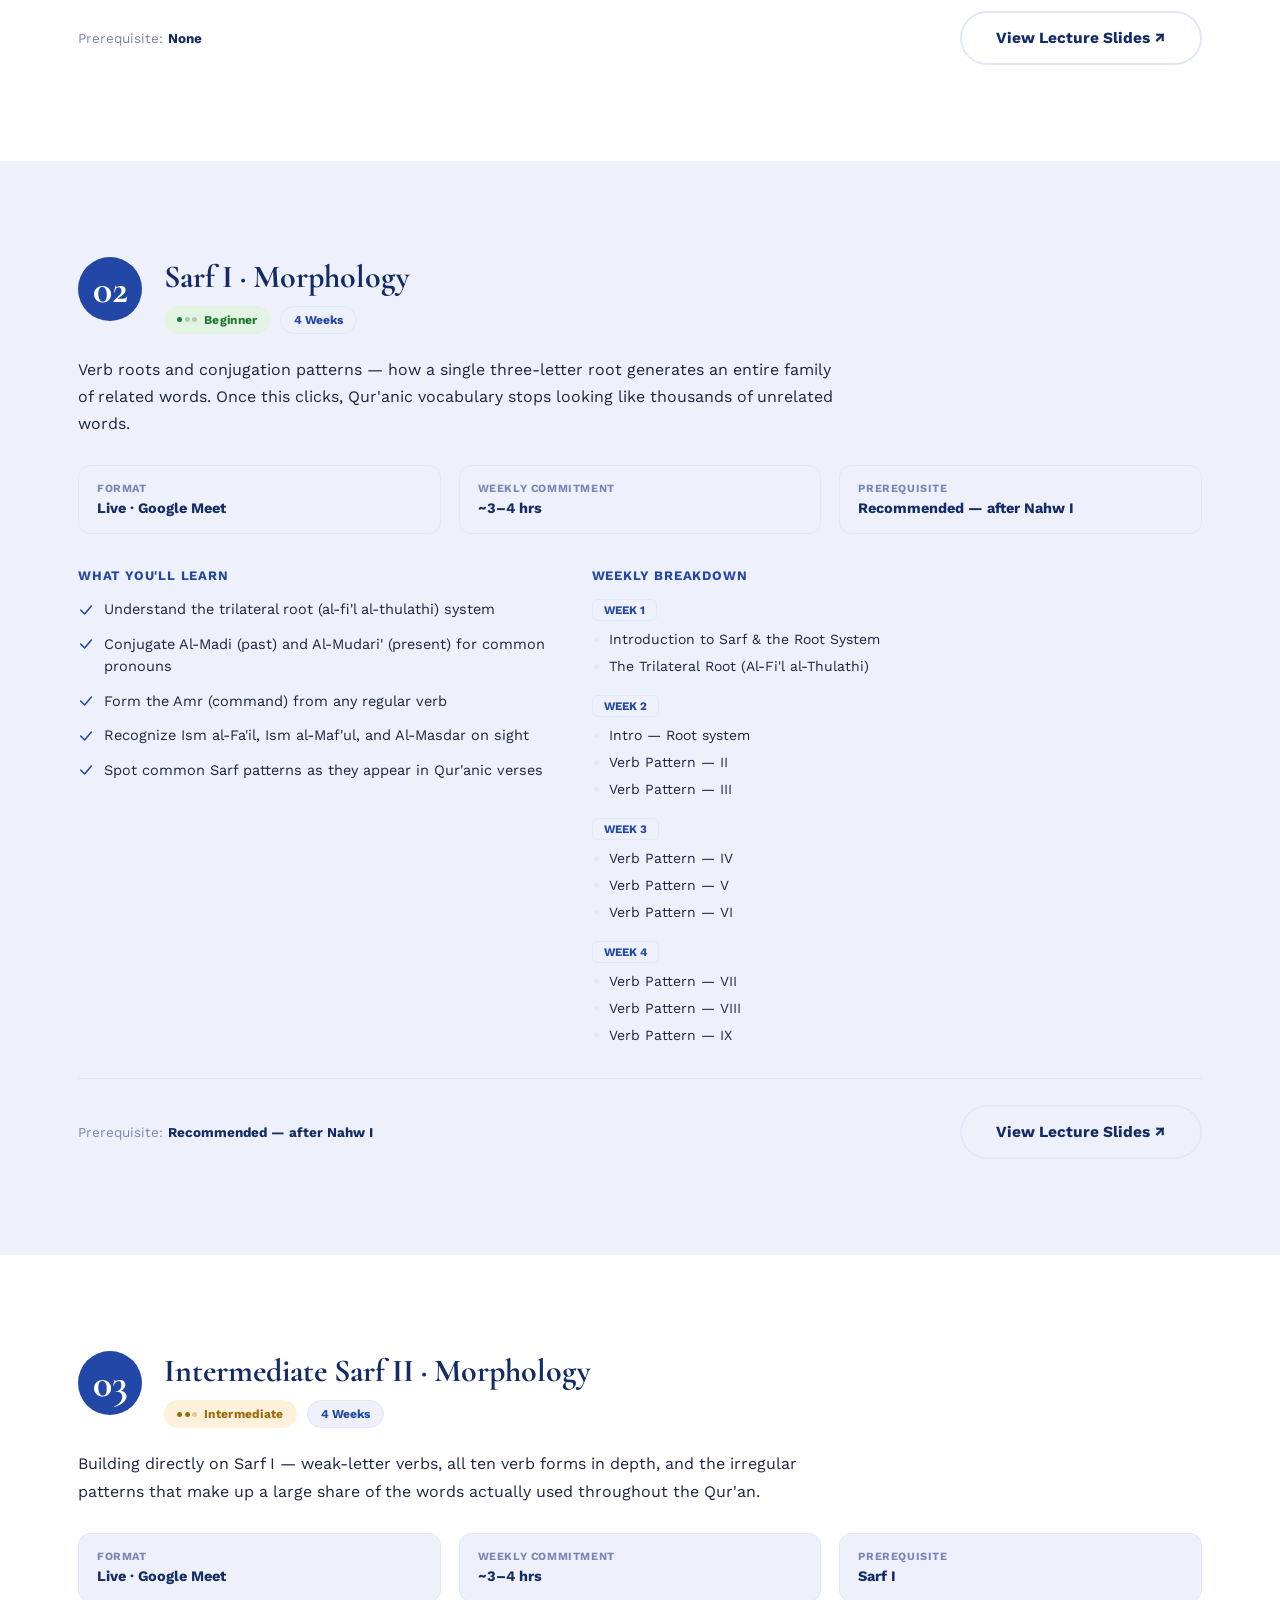
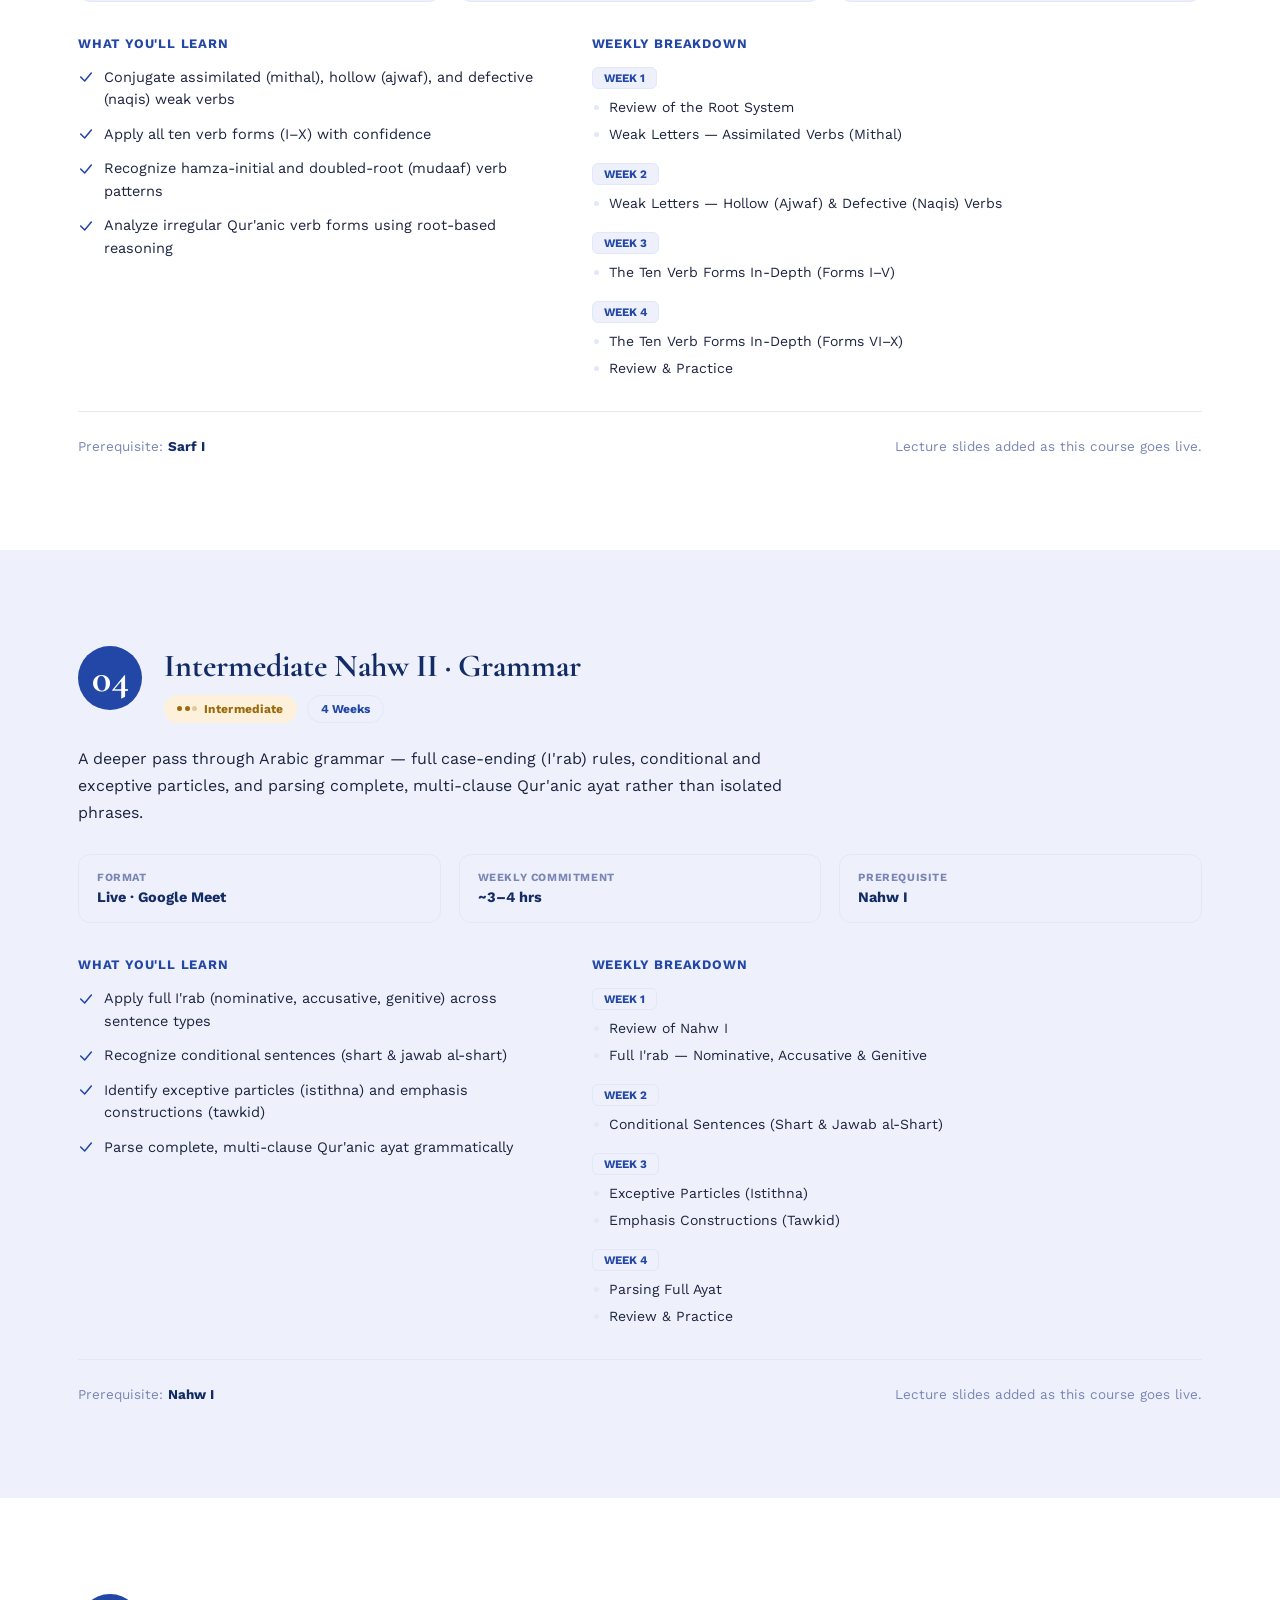
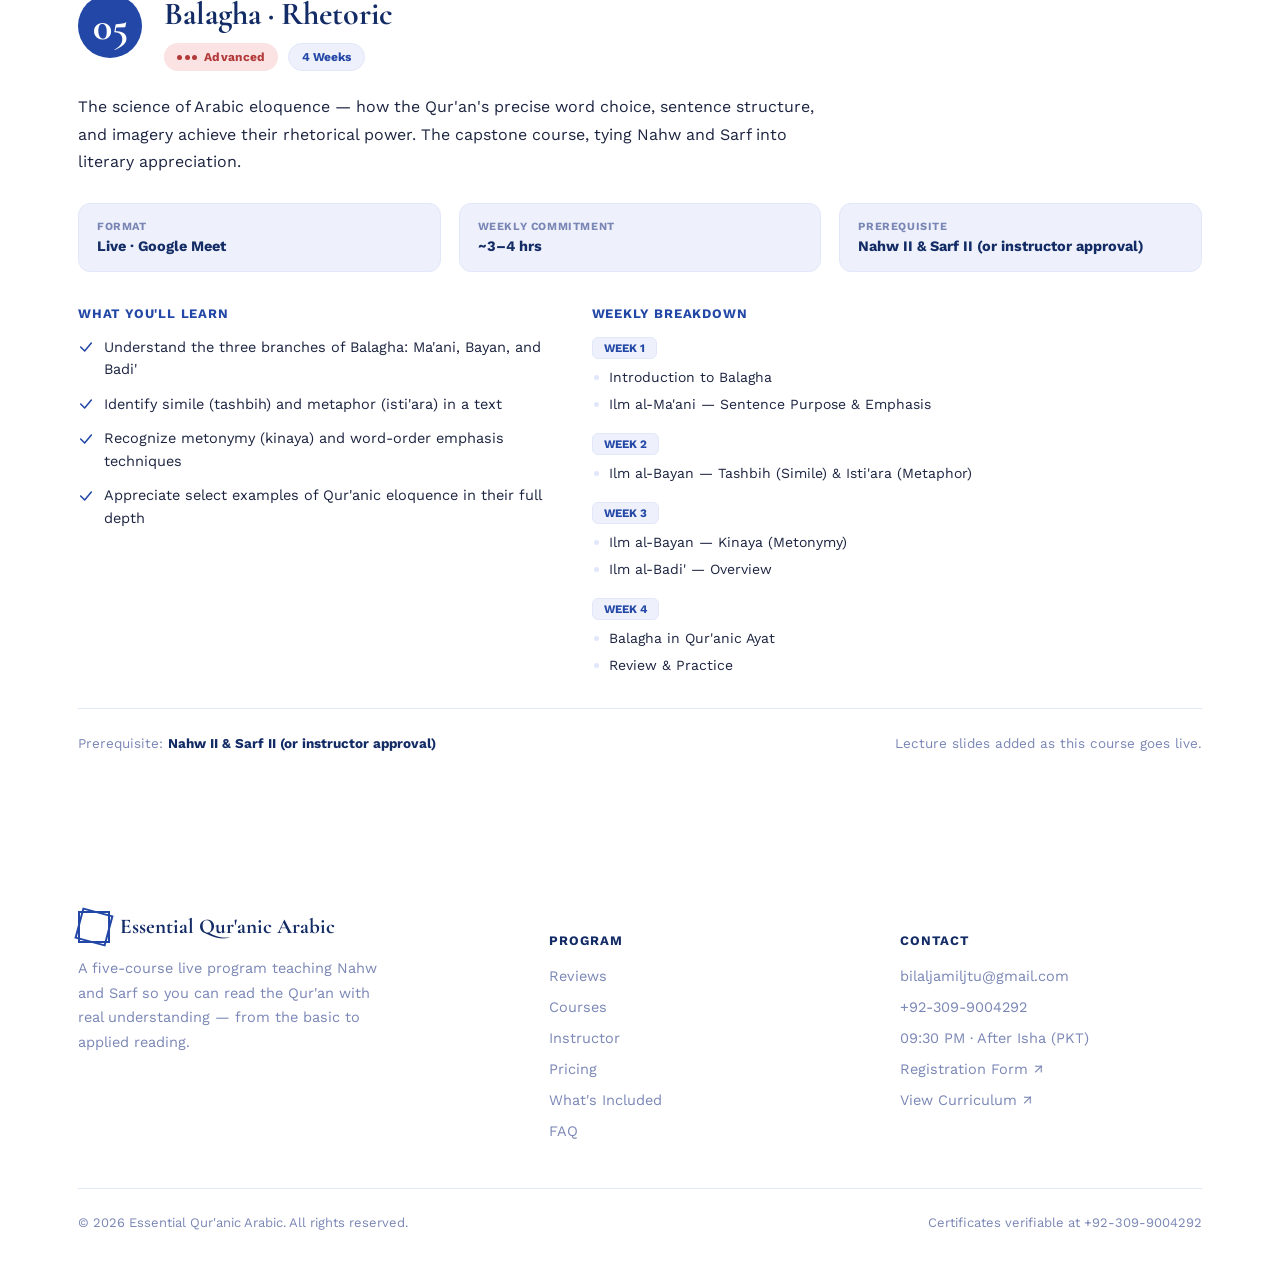
==== commit e5be4f06: "version 2.4" ====
--- a/course-outline.html
+++ b/course-outline.html
@@ -610,9 +610,11 @@
           <ul>
             <li>Idafah &mdash; The Possessive Construction</li>
             <li>Mowsoof & Sifa &mdash; Noun, Adjective </li>
+            <li>Dharfs &mdash; Time/Place</li>
             <li>Harf jarr &mdash; Particles which makes an ism jar</li>
             <li>Harf nasb &mdash; Particles which makes an ism nasb</li>
             <li>Ism isharah &mdash; Pointing words - This,That,Those etc</li>
+            <li>Jumlah Ismiyyah &mdash; Nouminal Sentence</li>
           </ul>
         </div>
         <div class="week-block">
@@ -620,15 +622,15 @@
           <ul>
             <li>Past Tense Verb</li>
             <li>Present Tense Verb</li>
-            <li>Maf'ul &mdash; The Object</li>
-            <li>Fa'il &mdash; The Subject</li>
+            <li>Present Tense &mdash; different forms</li>
+            <li>Harfs &mdash; of Fi'l</li>
           </ul>
         </div>
         <div class="week-block">
           <span class="week-label">WEEK 4</span>
           <ul>
-            <li>Jumlah Ismiyyah &mdash; Nouminal Sentence</li>
             <li>Jumlah Fi'liyyah &mdash; Verbal Sentence</li>
+            <li>kana & it's sisters &amp; Incomplete verbs</li>
             <li>Review &amp; Practice</li>
           </ul>
         </div>
@@ -637,7 +639,7 @@
 
       <div class="outline-footer-row">
         <p class="prereq-note">Prerequisite: <strong>None</strong></p>
-        <a href="" class="btn btn-ghost">View Lecture Slides ↗</a>
+        <a href="study-material.html#nahw-i" class="btn btn-ghost">View Lecture Slides ↗</a>
       </div>
     </div>
   </div>
@@ -688,23 +690,25 @@
         <div class="week-block">
           <span class="week-label">WEEK 2</span>
           <ul>
-            <li>Al-Madi &mdash; The Past Tense</li>
-            <li>Al-Mudari' &mdash; The Present Tense</li>
+            <li>Intro &mdash; Root system</li>
+            <li>Verb Pattern &mdash; II</li>
+            <li>Verb Pattern &mdash; III</li>
           </ul>
         </div>
         <div class="week-block">
           <span class="week-label">WEEK 3</span>
           <ul>
-            <li>Al-Amr &mdash; The Command Form</li>
-            <li>Ism al-Fa'il &amp; Ism al-Maf'ul</li>
+            <li>Verb Pattern &mdash; IV</li>
+            <li>Verb Pattern &mdash; V</li>
+            <li>Verb Pattern &mdash; VI</li>
           </ul>
         </div>
         <div class="week-block">
           <span class="week-label">WEEK 4</span>
           <ul>
-            <li>Al-Masdar &mdash; The Verbal Noun</li>
-            <li>The Ten Verb Forms &mdash; Overview</li>
-            <li>Review &amp; Practice</li>
+            <li>Verb Pattern &mdash; VII</li>
+            <li>Verb Pattern &mdash; VIII</li>
+            <li>Verb Pattern &mdash; IX</li>
           </ul>
         </div>
         </div>
@@ -712,7 +716,7 @@
 
       <div class="outline-footer-row">
         <p class="prereq-note">Prerequisite: <strong>Recommended &mdash; after Nahw I</strong></p>
-        <a href="#" class="btn btn-ghost">View Lecture Slides ↗</a>
+        <a href="study-material.html#sarf-i" class="btn btn-ghost">View Lecture Slides ↗</a>
       </div>
     </div>
   </div>
